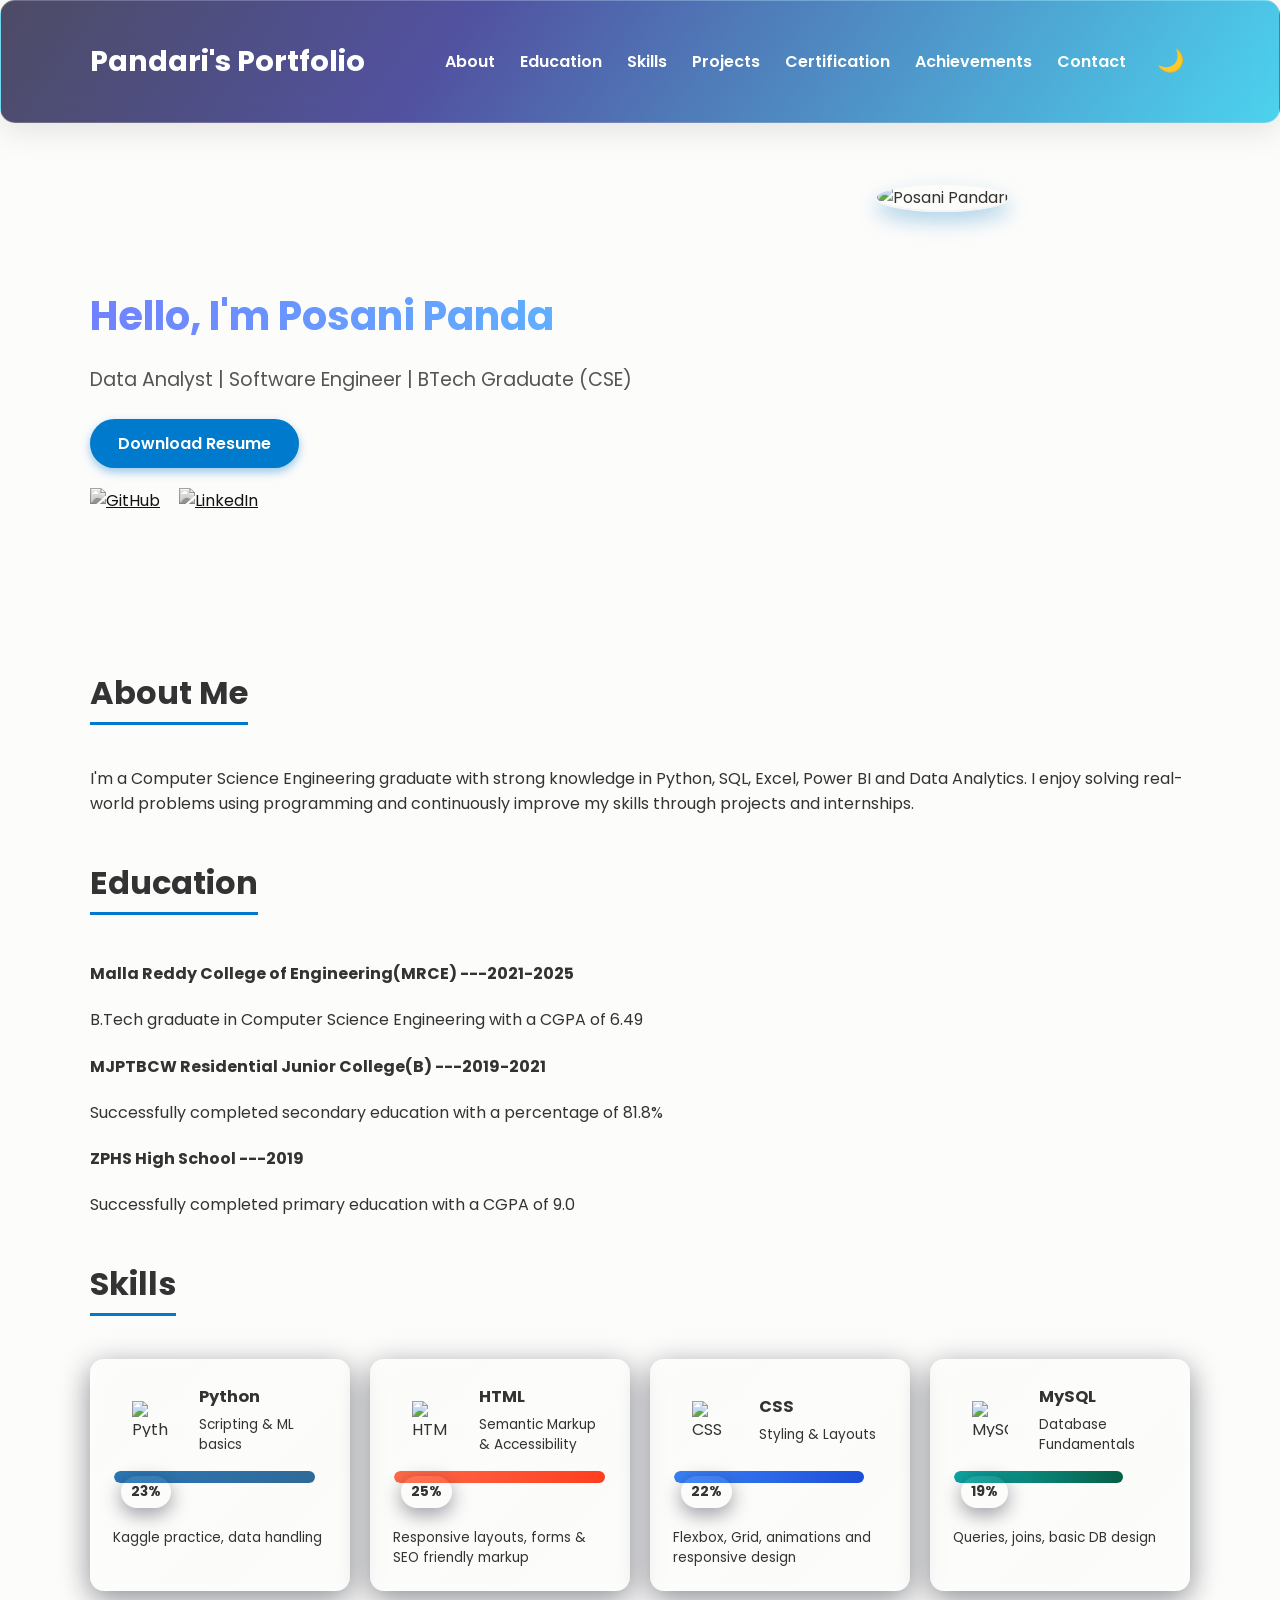
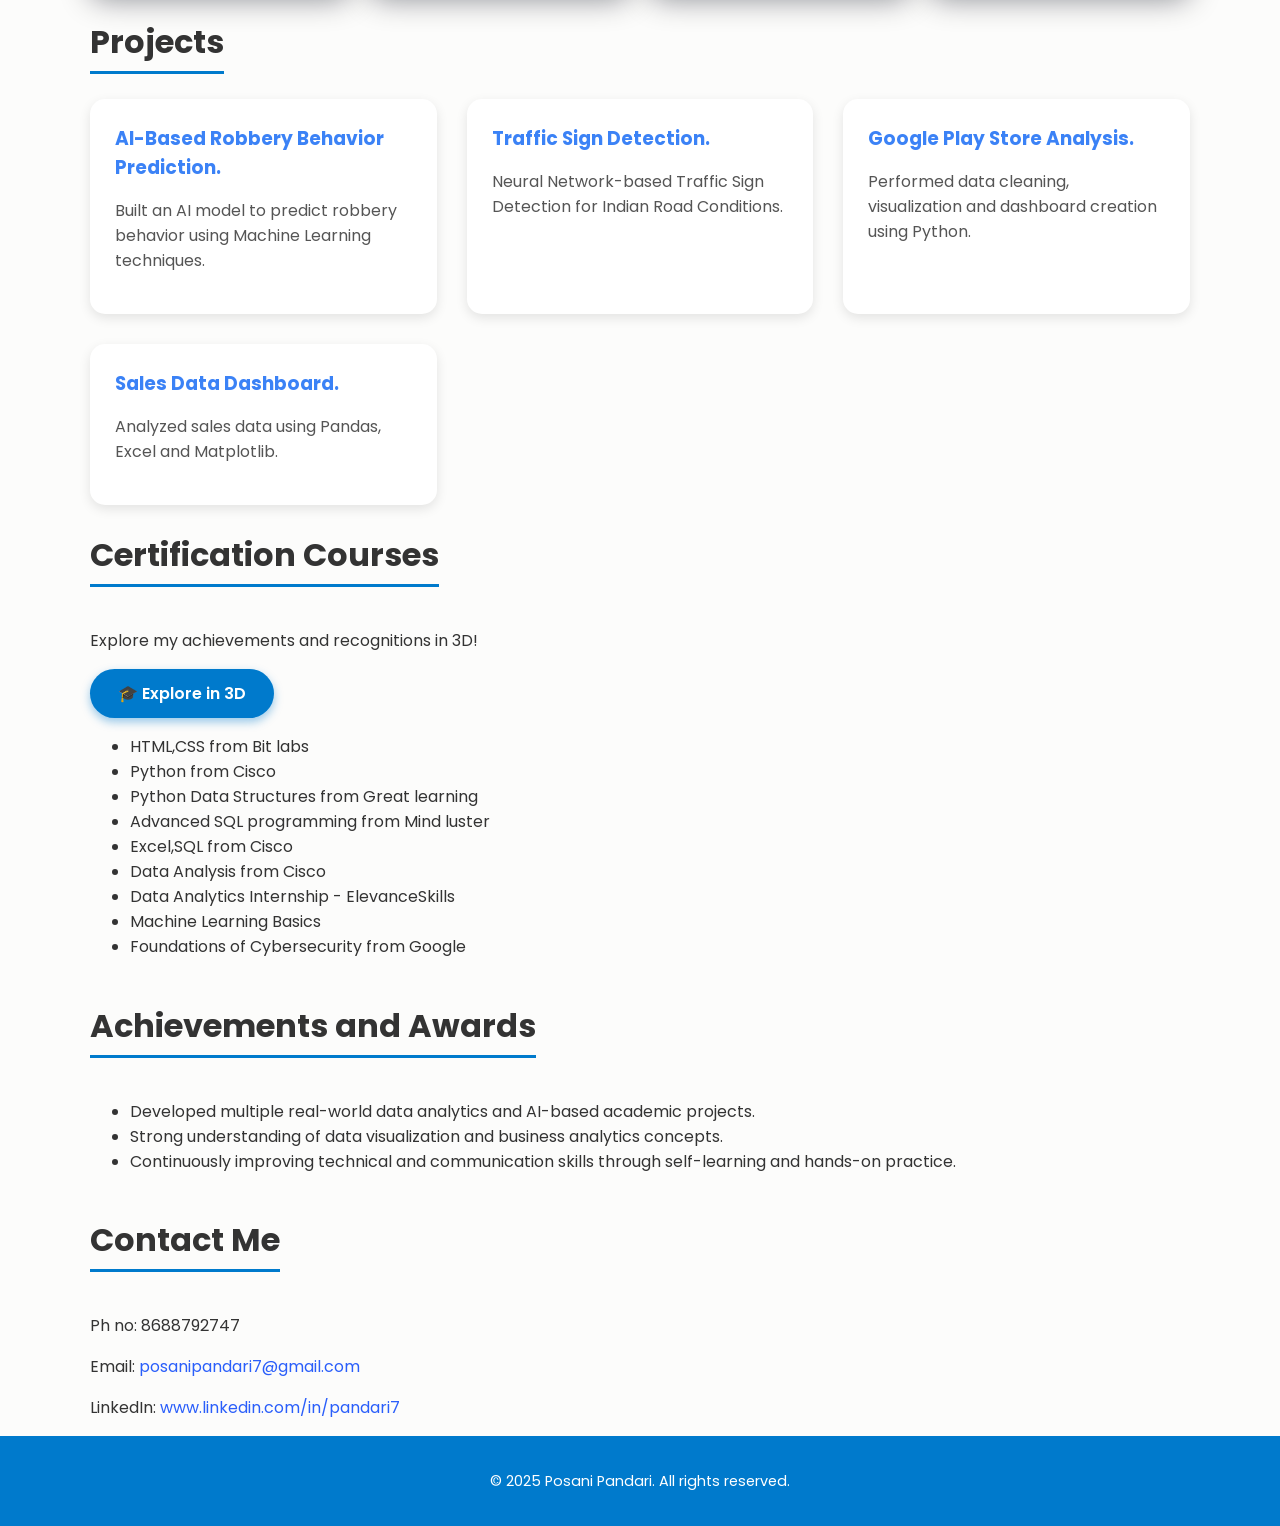
==== index.html @ 1cca0e95 "Update index.html" ====
<!DOCTYPE html>
<head>
  <title>Posani Pandari | Portfolio</title>
  <link href="https://fonts.googleapis.com/css2?family=Poppins:wght@300;600&display=swap" rel="stylesheet" />
  <link rel="stylesheet" href="profile.css" />
  <script defer src="profile.js"></script>
</head>
<body>


<nav class="navbar glass-navbar">
    <div class="container">
      <h1 class="logo">Pandari's Portfolio</h1>
      <ul class="nav-links">
        <li><a href="#about">About</a></li>
        <li><a href="#education">Education</a></li>
        <li><a href="#skills">Skills</a></li>
        <li><a href="#projects">Projects</a></li>
        <li><a href="#certificationcourses">Certification</a></li>
        <li><a href="#achievementsandawards">Achievements</a></li>
        <li><a href="#contact">Contact</a></li>
        <li><button id="toggle-dark" aria-label="Toggle Dark Mode">🌙</button></li>
      </ul>
    </div>
</nav>





  <!-- <nav class="navbar">
    <div class="container">
      <h1 class="logo">Pandari's Portfolio</h1>
      <ul class="nav-links">
        <li><a href="#about">About</a></li>
        <li><a href="#education">Education</a></li>
        <li><a href="#skills">Skills</a></li>
        <li><a href="#projects">Projects</a></li>
        <li><a href="#certificationcourses">Certification</a></li>
        <li><a href="#achievementsandawards">Achievements</a></li>
        <li><a href="#contact">Contact</a></li>
        <li><button id="toggle-dark" aria-label="Toggle Dark Mode">🌙</button></li>
      </ul>
    </div>
  </nav> -->
  <header class="hero container" id="home">
    <div class="hero-text">
      <h2>Hello, I'm <span id="typed"></span></h2>
      <p> Data Analyst | Software Engineer | BTech Graduate (CSE)</p>
      <a href="Pandari.pdf" download class="btn">Download Resume</a>
      <div class="social-icons">
        <a href="https://github.com/posanipandari" target="_blank" aria-label="GitHub"><img src="https://cdn-icons-png.flaticon.com/512/25/25231.png" alt="GitHub" /></a>
        <a href="https://linkedin.com/in/posani-pandari-b4b7b6330/" target="_blank" aria-label="LinkedIn"><img src="https://cdn-icons-png.flaticon.com/512/174/174857.png" alt="LinkedIn" /></a>
      </div>
    </div>
    <div class="hero-img">
      <img src="Profile.jpeg" alt="Posani Pandari" />
    </div>
  </header>

  <section id="about" class="container">
    <h2>About Me</h2>
    <p>
     I'm a Computer Science Engineering graduate with strong knowledge in Python, SQL, Excel, Power BI and Data Analytics.

     I enjoy solving real-world problems using programming and continuously improve my skills through projects and internships.

    </p>
    </section>

    <section id="education" class="container">
      <h2>Education</h2>
      <h4>Malla Reddy College of Engineering(MRCE) ---2021-2025</h4>
      <p>B.Tech graduate in Computer Science Engineering with a CGPA of 6.49 </p>
      <h4>MJPTBCW Residential Junior College(B) ---2019-2021</h4>
      <p>Successfully completed secondary education with a percentage of 81.8% </p>
      <h4>ZPHS High School ---2019</h4>
      <p>Successfully completed primary education with a CGPA of 9.0 </p>
  </section>


 <!-- SKILLS (Glass Cards) -->
  <section id="skills" class="container">
    <h2>Skills</h2>

    <div class="skills-grid">
      <!-- PYTHON -->
       <div class="skill-card glass" data-percent="90">
        <div class="skill-top">
          <div class="skill-icon"><img src="https://cdn-icons-png.flaticon.com/512/5968/5968350.png" alt="Python"></div>
          <div>
            <div class="skill-name">Python</div>
            <div class="skill-sub">Scripting & ML basics</div>
          </div>
        </div>
        <div class="progress-wrap">
          <div class="progress-bar">
            <div class="progress-fill fill-python" data-target="90"></div>
          </div>
        </div>
        <div class="skill-caption">Kaggle practice, data handling</div>
      </div>
     
      <!-- HTML -->
      <div class="skill-card glass" data-percent="95">
        <div class="skill-top">
          <div class="skill-icon"><img src="https://cdn-icons-png.flaticon.com/512/732/732212.png" alt="HTML"></div>
          <div>
            <div class="skill-name">HTML</div>
            <div class="skill-sub">Semantic Markup & Accessibility</div>
          </div>
        </div>
        <div class="progress-wrap">
          <div class="progress-bar">
            <div class="progress-fill fill-html" data-target="95"></div>
          </div>
        </div>
        <div class="skill-caption">Responsive layouts, forms & SEO friendly markup</div>
      </div>

      <!-- CSS -->
      <div class="skill-card glass" data-percent="85">
        <div class="skill-top">
          <div class="skill-icon"><img src="https://cdn-icons-png.flaticon.com/512/732/732190.png" alt="CSS"></div>
          <div>
            <div class="skill-name">CSS</div>
            <div class="skill-sub">Styling & Layouts</div>
          </div>
        </div>
        <div class="progress-wrap">
          <div class="progress-bar">
            <div class="progress-fill fill-css" data-target="85"></div>
          </div>
        </div>
        <div class="skill-caption">Flexbox, Grid, animations and responsive design</div>
      </div>

      <!-- MySQL -->
      <div class="skill-card glass" data-percent="75">
        <div class="skill-top">
          <div class="skill-icon"><img src="https://cdn-icons-png.flaticon.com/512/919/919836.png" alt="MySQL"></div>
          <div>
            <div class="skill-name">MySQL</div>
            <div class="skill-sub">Database Fundamentals</div>
          </div>
        </div>
        <div class="progress-wrap">
          <div class="progress-bar">
            <div class="progress-fill fill-mysql" data-target="75"></div>
          </div>
        </div>
        <div class="skill-caption">Queries, joins, basic DB design</div>
      </div>

    </div>
  </section>










  <!-- <section id="skills" class="container">
    <h2>Skills</h2>
    <div class="skill">
      <h3>Java</h3>
      <div class="skill-bar">
        <div class="skill-level java"></div>
      </div>
    </div>
    <div class="skill">
      <h3>HTML</h3>
      <div class="skill-bar">
        <div class="skill-level html"></div>
      </div>
    </div>
    <div class="skill">
      <h3>CSS</h3>
      <div class="skill-bar">
        <div class="skill-level css"></div>
      </div>
    </div>
    <div class="skill">
      <h3>JavaScript</h3>
      <div class="skill-bar">
        <div class="skill-level js"></div>
      </div>
    </div>
    <div class="skill">
      <h3>Python</h3>
      <div class="skill-bar">
        <div class="skill-level python"></div>
      </div>
    </div>
    <div class="skill">
      <h3>My SQL</h3>
      <div class="skill-bar">
        <div class="skill-level mysql"></div>
      </div>
    </div>
  </section> -->



  
  <section id="projects" class="container">
    <h2>Projects</h2>
    <div class="projects-grid">
      <div class="project-card">
        <h3>AI-Based Robbery Behavior Prediction.</h3>
        <p>Built an AI model to predict robbery behavior using Machine Learning techniques.</p>
      </div>
      <div class="project-card">
        <h3>Traffic Sign Detection.</h3>
        <p>Neural Network-based Traffic Sign Detection for Indian Road Conditions.</p>
      </div>
      <div class="project-card">
        <h3>Google Play Store Analysis.</h3>
        <p>Performed data cleaning, visualization and dashboard creation using Python.</p>
      </div>
      <div class="project-card">
        <h3>Sales Data Dashboard.</h3>
        <p>Analyzed sales data using Pandas, Excel and Matplotlib.</p>
      </div>
    </div>
  </section>

  <section id="certificationcourses" class="container">
    <h2>Certification Courses</h2>
     <p>Explore my achievements and recognitions in 3D!</p>
  <a href="3D.html" target="_blank" class="btn">🎓 Explore in 3D</a>
    <ul class="list">
      <li>HTML,CSS from Bit labs </li>
      <li>Python from Cisco </li>
      <li>Python Data Structures from Great learning</li>
      <li>Advanced SQL programming from Mind luster </li>
      <li>Excel,SQL from Cisco</li>
      <li>Data Analysis from Cisco </li>
      <li>Data Analytics Internship - ElevanceSkills</li>
      <li>Machine Learning Basics</li>
      <li>Foundations of Cybersecurity from Google </li>
    </ul>
    </section>

    <section id="achievementsandawards" class="container">
      <h2>Achievements and Awards </h2>
      <ul class="list">
        <li>Developed multiple real-world data analytics and AI-based academic projects.</li>
        <li>Strong understanding of data visualization and business analytics concepts.</li>
         <li> Continuously improving technical and communication skills through self-learning and hands-on practice.</li>
      </ul>
    </section>

  <section id="contact" class="container">
    <h2>Contact Me</h2>
    <p>Ph no: 8688792747</p>
    <p>Email: <a href="mailto:posanipandari7@gmail.com">posanipandari7@gmail.com</a></p>
    <p>LinkedIn: <a href="www.linkedin.com/in/pandari7-b4b7b6330/" target="_blank">www.linkedin.com/in/pandari7</a></p>
  </section>

  <footer>
    <p>© 2025 Posani Pandari. All rights reserved.</p>
  </footer>
</body>
</html>
---- profile.css ----
/* Fonts & Base */
body {
    font-family: 'Poppins', sans-serif;
    margin: 0;
    background: #fcfcfb;
    color: #333;
    transition: background 0.3s ease, color 0.3s ease;
  }
  
  body.dark {
    background: #121212;
    color: #eee;
  }
  
  .container {
    width: 90%;
    max-width: 1100px;
    margin: 0 auto;
  }



/* Glassmorphic Navbar with Original Gradient Colors */
.navbar {
    position: sticky;
    top: 0;
    z-index: 999;
    padding: 15px 0;
    backdrop-filter: blur(12px); /* glass blur */
    background: rgba(2, 0, 36, 0.7); /* semi-transparent for glass effect */
    border-radius: 15px;
    border: 1px solid rgba(255, 255, 255, 0.2);
    box-shadow: 0 8px 32px rgba(0,0,0,0.1);
    transition: all 0.4s ease;
    background: linear-gradient(
        125deg,
        rgba(2, 0, 36, 0.7) 0%,
        rgba(9, 9, 121, 0.7) 35%,
        rgba(1, 193, 232, 0.7) 100%
    );
}

/* Container */
.navbar .container {
    display: flex;
    justify-content: space-between;
    align-items: center;
}

/* Logo */
.logo {
    font-weight: 700;
    font-size: 1.8rem;
    color: white;
}

/* Nav links */
.nav-links {
    list-style: none;
    display: flex;
    gap: 25px;
    align-items: center;
    margin: 0;
    padding: 0;
}

.nav-links li a {
    color: white;
    text-decoration: none;
    font-weight: 600;
    transition: color 0.3s ease;
}

.nav-links li a:hover {
    color:#ff3e1e;
}

/* Dark mode toggle button */
#toggle-dark {
    background: none;
    border: none;
    font-size: 22px;
    color: white;
    cursor: pointer;
    transition: transform 0.3s ease;
}

#toggle-dark:hover {
    transform: rotate(20deg);
}


  
  /* Navbar */
  /* .navbar {
    background: #050600;
    color:white;
    background: #020024;
background: linear-gradient(125deg, rgba(2, 0, 36, 1) 0%, rgba(9, 9, 121, 1) 35%, rgb(1, 193, 232) 100%);
    padding: 15px 0;
    position: sticky;
    top: 0;
    z-index: 999;
  }
  
  .navbar .container {
    display: flex;
    justify-content: space-between;
    align-items: center;
  }
  
  .logo {
    font-weight: 700;
    font-size: 1.8rem;
  }
  
  .nav-links {
    list-style: none;
    display: flex;
    gap: 25px;
    align-items: center;
    margin: 0;
    padding: 0;
  }
  
  .nav-links li a {
    color: white;
    text-decoration: none;
    font-weight: 600;
    transition: color 0.3s ease;
  }
  
  .nav-links li a:hover {
    color: #ffcc00;
  }
  
  #toggle-dark {
    background: none;
    border: none;
    font-size: 22px;
    color: white;
    cursor: pointer;
    transition: transform 0.3s ease;
  }
  
  #toggle-dark:hover {
    transform: rotate(20deg);
  } */
  
  /* Hero */
  .hero {
    display: flex;
    flex-wrap: wrap;
    align-items: center;
    justify-content: space-between;
    padding: 60px 0;
    gap: 40px;
  }
  
  .hero-text {
    flex: 1 1 350px;
  }
  
  .hero-text h2 {
    font-size: 2.5rem;
    margin-bottom: 15px;
  }
  .hero-text h2 {
  font-size: 2.5rem;
  margin-bottom: 15px;
  background: linear-gradient(
    90deg,
    #7182ff 0%,
    #52d3ff 50%,
    #3cff52 100%
  );
  background-size: 300% 300%;
  -webkit-background-clip: text;
  -webkit-text-fill-color: transparent;
  animation: gradientMove 5s ease-in-out infinite alternate;
}
@keyframes gradientMove {
  100%   { background-position: 0% 50%; }
  50%  { background-position: 100% 50%; }
  0% { background-position: 0% 50%; }
}

  
  .hero-text p {
    font-size: 1.2rem;
    margin-bottom: 25px;
    color: #555;
  }
  
  .btn {
    display: inline-block;
    background: #007acc;
    color: white;
    padding: 12px 28px;
    font-weight: 600;
    border-radius: 30px;
    text-decoration: none;
    box-shadow: 0 4px 10px rgb(0 122 204 / 0.4);
    cursor: pointer;
    border: none;
    transition: background 0.3s ease;
  }
  
  .btn:hover {
    background: #005f99;
    box-shadow: 0 6px 14px rgb(0 95 153 / 0.6);
  }
  
  .social-icons {
    margin-top: 20px;
  }
  
  .social-icons a {
    display: inline-block;
    margin-right: 15px;
    transition: transform 0.3s ease;
  }
  
  .social-icons a img {
    width: 30px;
    height: 30px;
    filter: grayscale(100%);
    transition: filter 0.3s ease;
  }
  
  .social-icons a:hover img {
    filter: none;
    transform: scale(1.2);
  }
  
  /* Hero Image */
  .hero-img {
    flex: 1 1 280px;
    text-align: center;
    height: 400px;
    width: 600px;
  }
  
  .hero-img img {
   
    max-width: 280px;
    border-radius: 50%;
    border: 2px solid whitesmoke;
    box-shadow: 0 10px 20px rgba(14, 124, 197, 0.3);
  }
  
  /* Sections */
  section {
    margin-bottom: 60px;
    scroll-margin-top:90px ;
  }
  
  section h2 {
    font-size: 2rem;
    margin-bottom: 25px;
    border-bottom: 3px solid #007acc;
    display: inline-block;
    padding-bottom: 5px;
    
  }
  /* Skills */
  /* .skill {
    margin-bottom: 20px;
  }
  
  .skill h3 {
    margin-bottom: 8px;
    font-weight: 600;
  }
  
  .skill-bar {
    background: #d6d5d5;
    border-radius: 20px;
    height: 18px;
    overflow: hidden;
  }
  
  .skill-level {
    height: 100%;
    border-radius: 20px;
    transition: width 1.5s ease-in-out;
  }
  
  .skill-level.java{
    background:#ffcc00 ;
    width: 0;
  }
  .skill-level.html {
    background: #e44d26;
    width: 0;
  }
  
  .skill-level.css {
    background: #264de4;
    width: 0;
  }
  
  .skill-level.js {
    background: #f0db4f;
    width: 0;
  }
  
  .skill-level.python {
    background: #306998;
    width: 0;
  }
  .skill-level.mysql{
    background: #343535;
    width: 0;
  } */
  
  /* Projects */
  .projects-grid {
    display: grid;
    grid-template-columns: repeat(auto-fit, minmax(280px, 1fr));
    gap: 30px;
  }
  
  .project-card {
    background: white;
    border-radius: 15px;
    padding: 25px;
    box-shadow: 0 4px 12px rgb(0 0 0 / 0.1);
    transition: box-shadow 0.3s ease;
  }
  
  .project-card:hover {
    box-shadow: 0 8px 24px rgb(0 0 0 / 0.2);
  }
  
  .project-card h3 {
    margin-top: 0;
    margin-bottom: 15px;
    color: #3b82f6;
  }
  
  .project-card p {
    color: #555;
    font-size: 1rem;
  }
  
  /* Contact */
  #contact a {
    color: #2a5efa;
    text-decoration: none;
  }
  
  #contact a:hover {
    text-decoration: underline;
  }
  
  /* Footer */
  footer {
    background: #007acc;
    color: white;
    text-align: center;
    padding: 20px 0;
    font-size: 0.9rem;
  }


 /* GLASS WRAPPER */
    .glass{
      background: linear-gradient(180deg, rgba(255,255,255,0.03), rgba(255,255,255,0.02));
      border:1px solid var(--glass-border);
      border-radius:var(--glass-radius);
      padding:18px;
      backdrop-filter: blur(var(--glass-blur)) saturate(1.05);
      box-shadow: 0 8px 30px rgba(2,6,23,0.45);
    }

    /* SKILLS GRID (Glassmorphism Cards) */
    .skills-grid{
      display:grid;
      grid-template-columns: repeat(auto-fit,minmax(220px,1fr));
      gap:20px;
      margin-top:18px;
    }

    .skill-card{
      position:relative;
      overflow:hidden;
      padding:22px;
      border-radius:14px;
      transition: transform .35s cubic-bezier(.2,.9,.2,1), box-shadow .35s;
      background: linear-gradient(135deg, rgba(255,255,255,0.02), rgba(255,255,255,0.01));
      border:1px solid rgba(255,255,255,0.06);
      backdrop-filter: blur(6px) saturate(1.1);
    }
    .skill-card:hover{ transform: translateY(-8px); box-shadow: 0 26px 60px rgba(2,6,23,0.6) }

    .skill-top{display:flex;align-items:center;gap:12px}
    .skill-icon{
      width:56px;height:56px;border-radius:12px;flex:0 0 56px;padding:8px;background:linear-gradient(180deg,rgba(255,255,255,0.02),rgba(255,255,255,0.01));
      display:flex;align-items:center;justify-content:center;border:1px solid rgba(255,255,255,0.04)
    }
    .skill-icon img{width:36px;height:36px;object-fit:contain;display:block}

    .skill-name{font-weight:700;font-size:1.02rem}
    .skill-sub{font-size:0.85rem;color:var(--muted);margin-top:6px}

    /* progress wrapper */
    .progress-wrap{margin-top:14px}
    .progress-bar{
      width:100%;
      height:12px;
      background:linear-gradient(90deg, rgba(255,255,255,0.02), rgba(255,255,255,0.01));
      border-radius:999px;
      overflow:hidden;
      border:1px solid rgba(255,255,255,0.03);
    }
    .progress-fill{
      height:100%;
      width:0;
      display:flex;
      align-items:center;
      justify-content:flex-end;
      padding-right:8px;
      color: rgba(0,0,0,0.6);
      font-weight:700;
      border-radius:999px;
      transition: width 1.9s cubic-bezier(.2,.9,.2,1);
    }

    /* small percentage bubble */
    .percent-bubble{
      font-weight:700;
      font-size:0.86rem;
      color:var(--text);
      background: rgba(255,255,255,0.06);
      padding:6px 10px;
      border-radius:999px;
      margin-left:8px;
      transform:translateY(-8px);
      display:inline-flex;
      align-items:center;
      justify-content:center;
      box-shadow: 0 6px 20px rgba(2,6,23,0.4);
    }

    /* color themes for fills */
    .fill-java{ background: linear-gradient(90deg,#f6c84a,#ffb03b); width:0 }
    .fill-html{ background: linear-gradient(90deg,#ff6b4a,#ff3e1e); width:0 }
    .fill-css{ background: linear-gradient(90deg,#3b82f6,#1d4ed8); width:0 }
    .fill-js{ background: linear-gradient(90deg,#f7df1e,#f0c419); width:0; color:#111}
    .fill-python{ background: linear-gradient(90deg,#2b77b5,#306998); width:0 }
    .fill-mysql{ background: linear-gradient(90deg,#0ea5a4,#065f46); width:0 }

    /* animated shimmering overlay */
    .skill-card::after{
      content:"";
      position:absolute;
      inset:0;
      pointer-events:none;
      background:linear-gradient(120deg, transparent 0%, rgba(255,255,255,0.012) 40%, rgba(255,255,255,0.02) 50%, transparent 70%);
      transform: translateX(-120%);
      transition: transform .8s ease;
    }
    .skill-card:hover::after{ transform: translateX(20%); }

    /* small caption under each card */
    .skill-caption{font-size:0.85rem;color:var(--muted);margin-top:12px}











  
  /* Responsive */
  @media (max-width: 768px) {
    .hero {
      flex-direction: column-reverse;
      text-align: center;
    }
    .hero-img {
      margin-bottom: 30px;
    }
  }
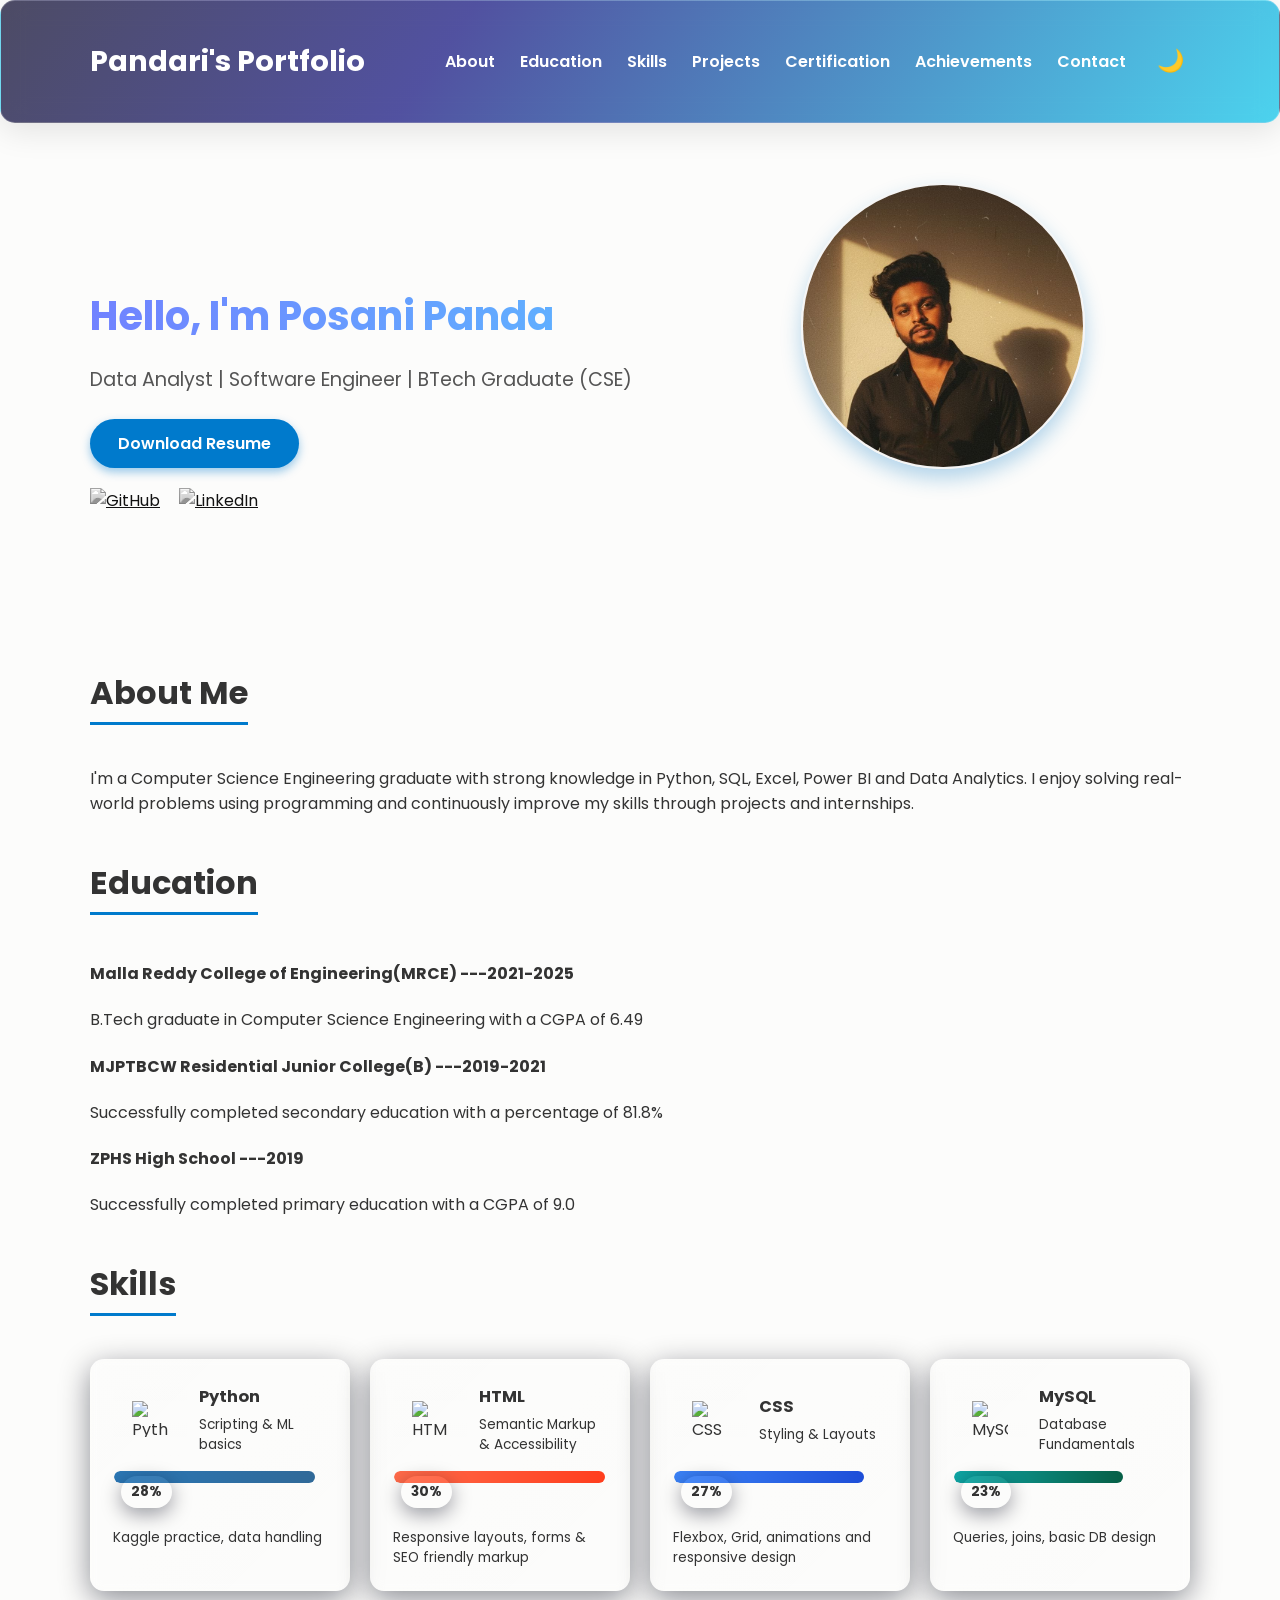
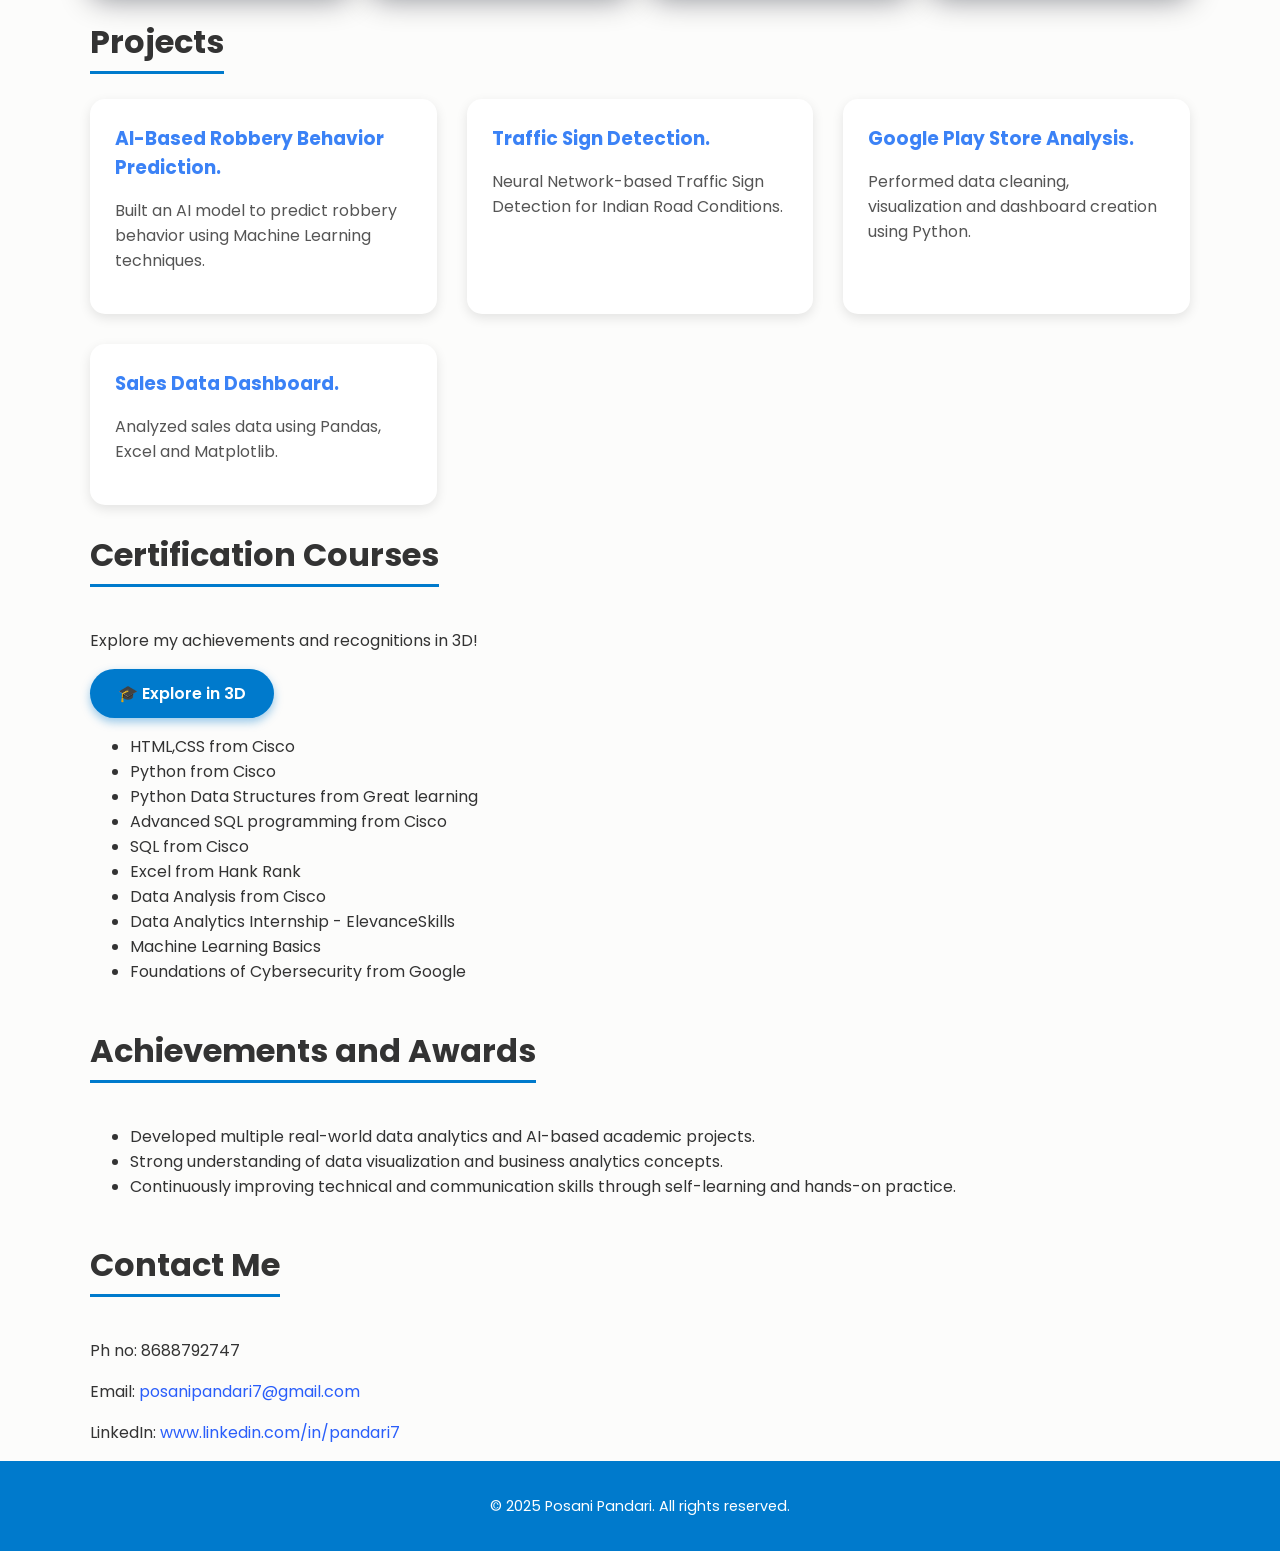
==== commit 93edeb16: "Update index.html" ====
--- a/index.html
+++ b/index.html
@@ -234,11 +234,12 @@
      <p>Explore my achievements and recognitions in 3D!</p>
   <a href="3D.html" target="_blank" class="btn">🎓 Explore in 3D</a>
     <ul class="list">
-      <li>HTML,CSS from Bit labs </li>
+      <li>HTML,CSS from Cisco </li>
       <li>Python from Cisco </li>
       <li>Python Data Structures from Great learning</li>
-      <li>Advanced SQL programming from Mind luster </li>
-      <li>Excel,SQL from Cisco</li>
+      <li>Advanced SQL programming from Cisco </li>
+      <li>SQL from Cisco</li>
+      <li>Excel from Hank Rank</li>
       <li>Data Analysis from Cisco </li>
       <li>Data Analytics Internship - ElevanceSkills</li>
       <li>Machine Learning Basics</li>
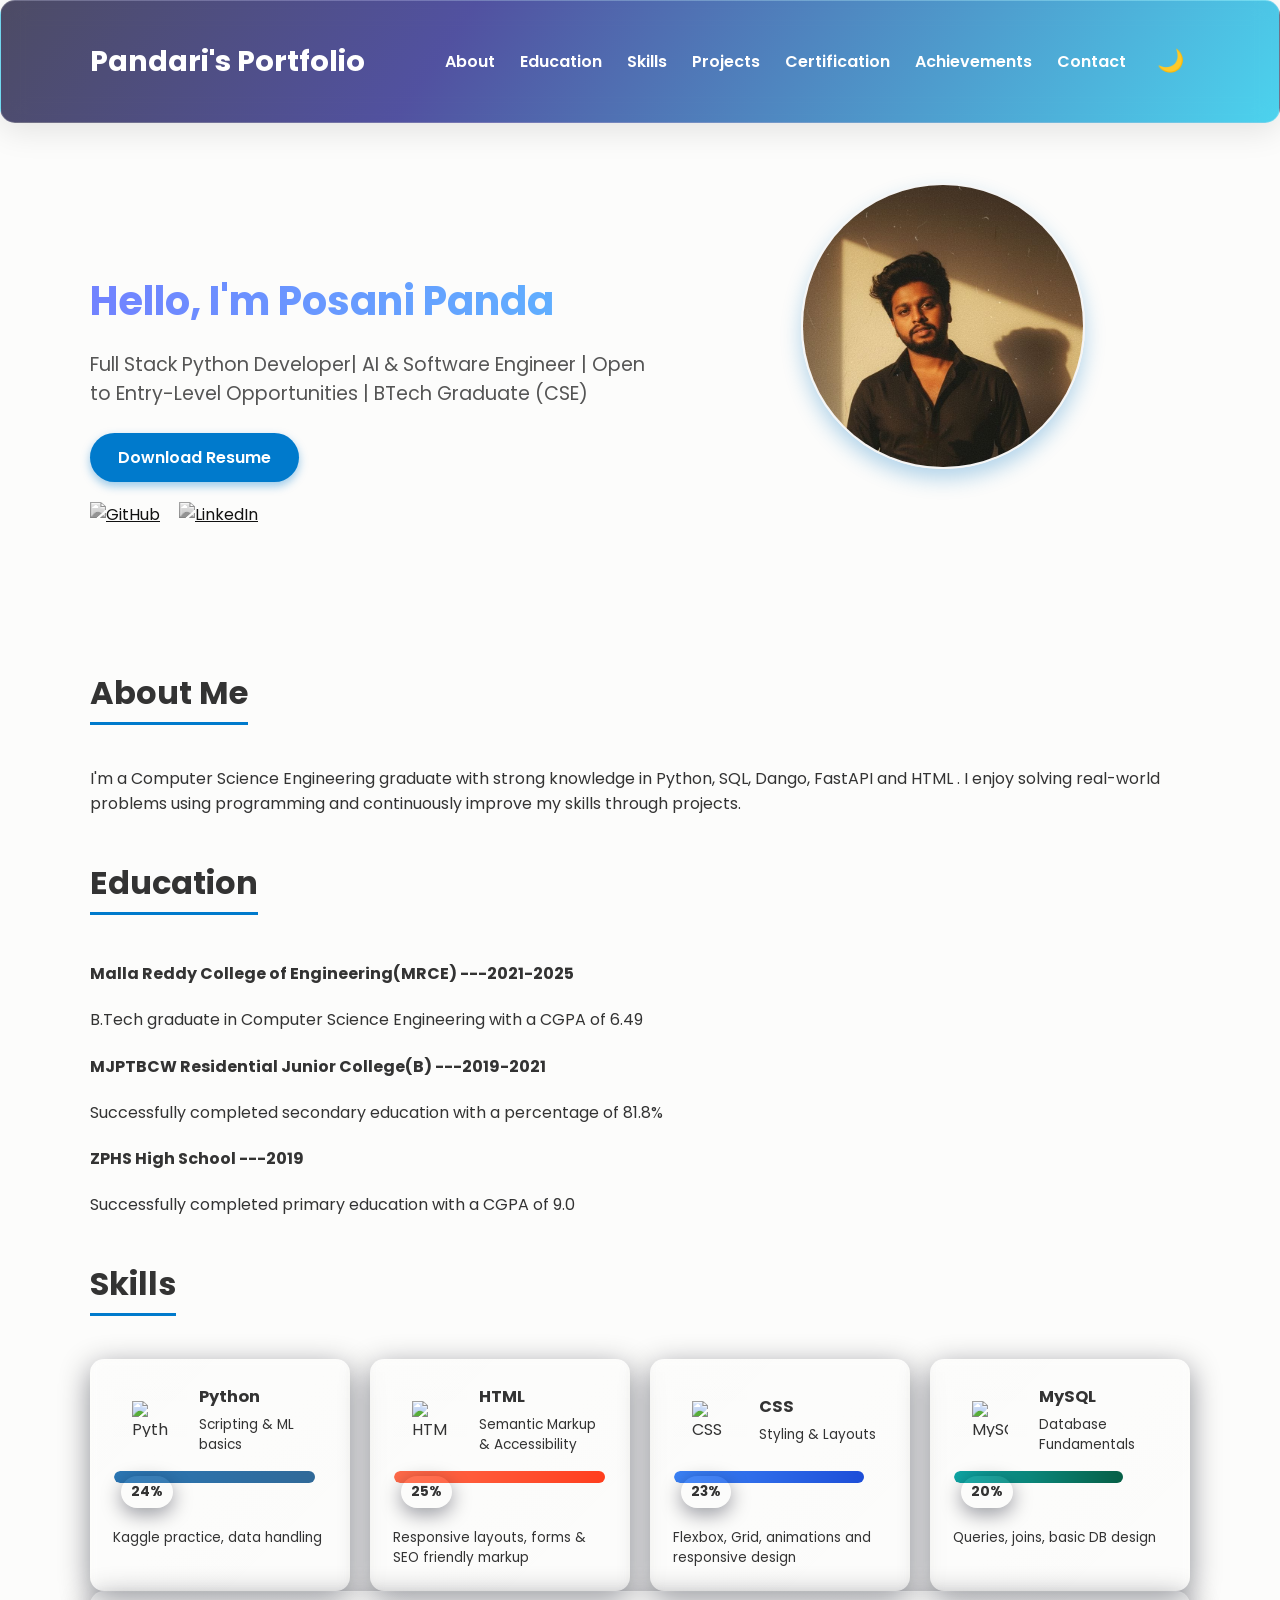
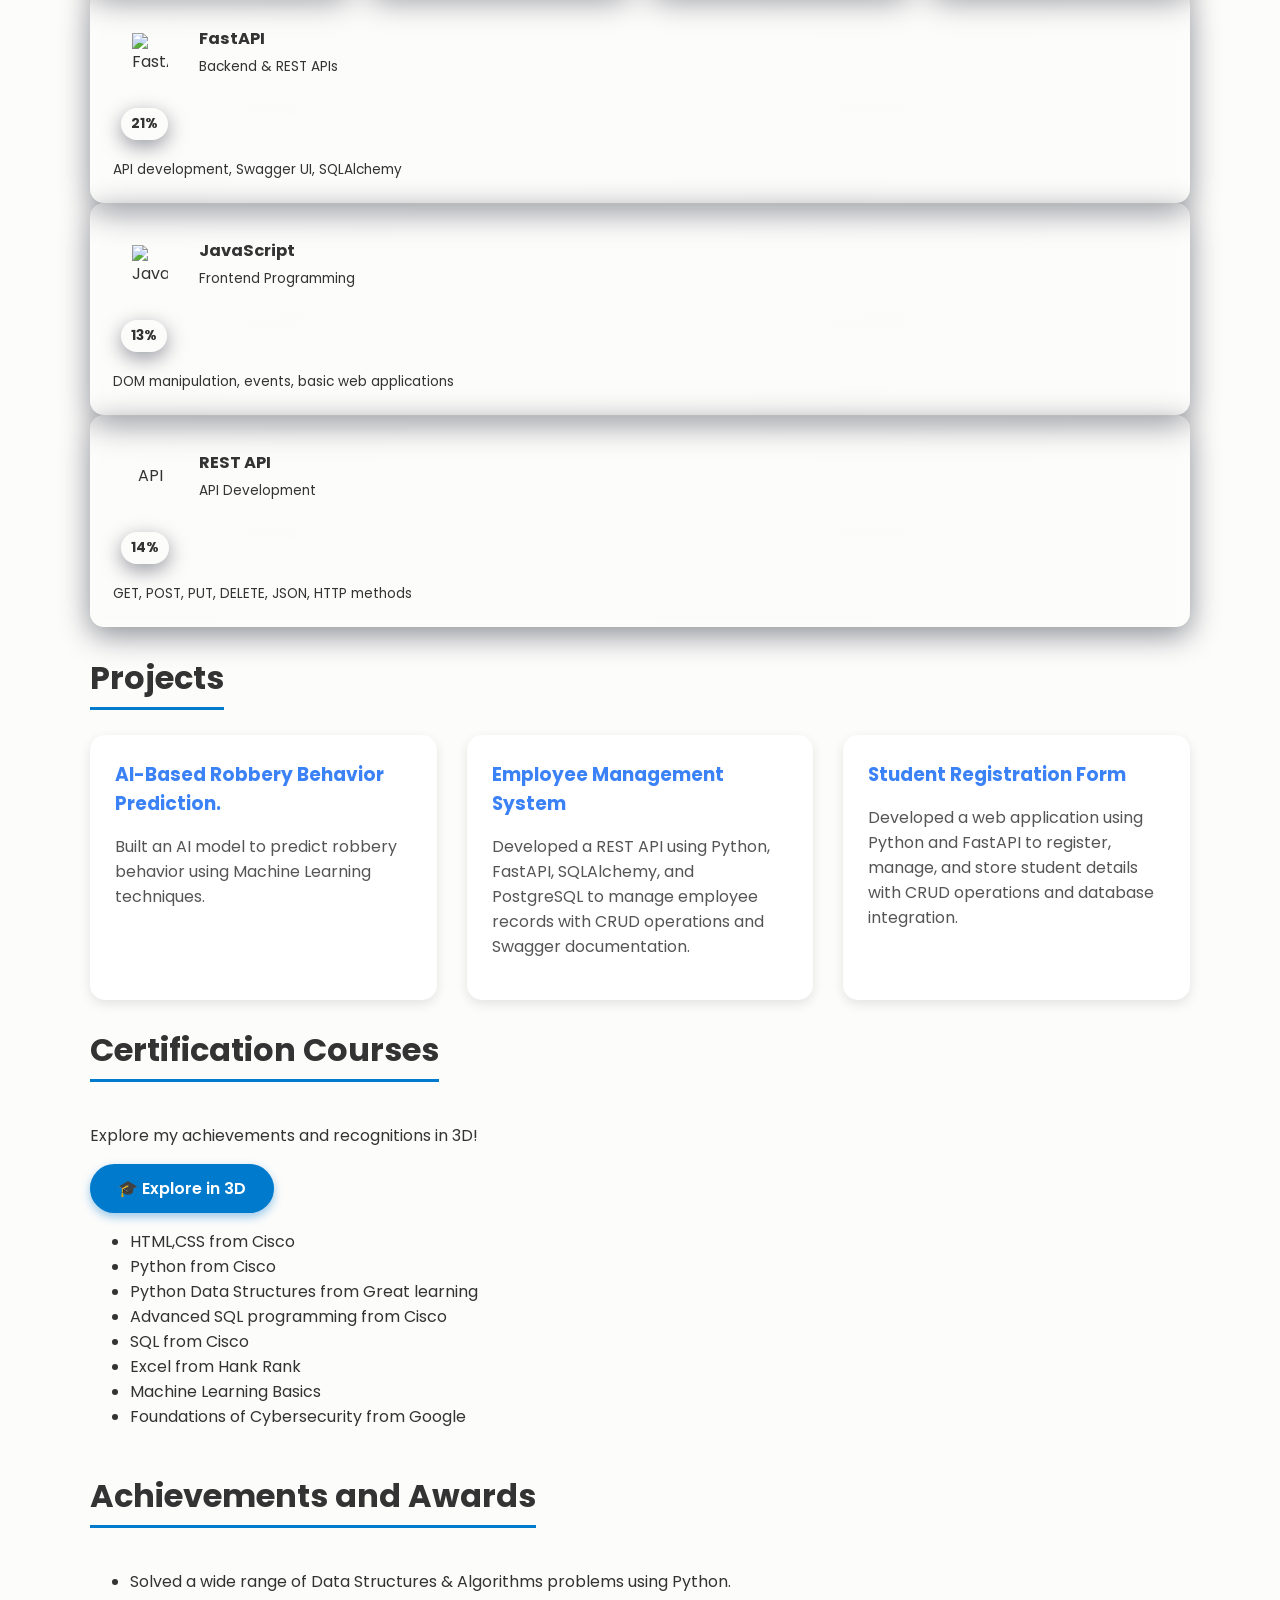
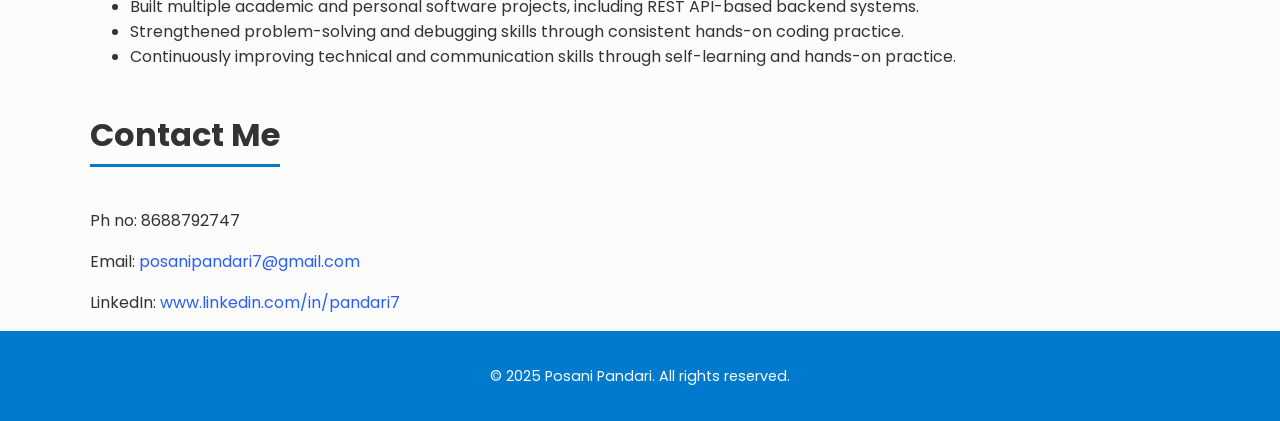
==== commit 514b20e9: "Update index.html" ====
--- a/index.html
+++ b/index.html
@@ -46,7 +46,7 @@
   <header class="hero container" id="home">
     <div class="hero-text">
       <h2>Hello, I'm <span id="typed"></span></h2>
-      <p> Data Analyst | Software Engineer | BTech Graduate (CSE)</p>
+      <p> Full Stack Python Developer| AI & Software Engineer | Open to Entry-Level Opportunities | BTech Graduate (CSE)</p>
       <a href="Pandari.pdf" download class="btn">Download Resume</a>
       <div class="social-icons">
         <a href="https://github.com/posanipandari" target="_blank" aria-label="GitHub"><img src="https://cdn-icons-png.flaticon.com/512/25/25231.png" alt="GitHub" /></a>
@@ -61,9 +61,9 @@
   <section id="about" class="container">
     <h2>About Me</h2>
     <p>
-     I'm a Computer Science Engineering graduate with strong knowledge in Python, SQL, Excel, Power BI and Data Analytics.
-
-     I enjoy solving real-world problems using programming and continuously improve my skills through projects and internships.
+     I'm a Computer Science Engineering graduate with strong knowledge in Python, SQL, Dango, FastAPI and HTML .
+
+     I enjoy solving real-world problems using programming and continuously improve my skills through projects.
 
     </p>
     </section>
@@ -153,6 +153,70 @@
       </div>
 
     </div>
+<!-- FastAPI -->
+<div class="skill-card glass" data-percent="80">
+  <div class="skill-top">
+    <div class="skill-icon">
+      <img src="https://fastapi.tiangolo.com/img/icon-white.svg" alt="FastAPI">
+    </div>
+    <div>
+      <div class="skill-name">FastAPI</div>
+      <div class="skill-sub">Backend & REST APIs</div>
+    </div>
+  </div>
+
+  <div class="progress-wrap">
+    <div class="progress-bar">
+      <div class="progress-fill fill-fastapi" data-target="80"></div>
+    </div>
+  </div>
+
+  <div class="skill-caption">API development, Swagger UI, SQLAlchemy</div>
+</div>
+
+
+<!-- JavaScript -->
+<div class="skill-card glass" data-percent="75">
+  <div class="skill-top">
+    <div class="skill-icon">
+      <img src="https://cdn-icons-png.flaticon.com/512/5968/5968292.png" alt="JavaScript">
+    </div>
+    <div>
+      <div class="skill-name">JavaScript</div>
+      <div class="skill-sub">Frontend Programming</div>
+    </div>
+  </div>
+
+  <div class="progress-wrap">
+    <div class="progress-bar">
+      <div class="progress-fill fill-javascript" data-target="75"></div>
+    </div>
+  </div>
+
+  <div class="skill-caption">DOM manipulation, events, basic web applications</div>
+</div>
+
+
+<!-- REST API -->
+<div class="skill-card glass" data-percent="80">
+  <div class="skill-top">
+    <div class="skill-icon">
+      <div class="rest-api-icon">API</div>
+    </div>
+    <div>
+      <div class="skill-name">REST API</div>
+      <div class="skill-sub">API Development</div>
+    </div>
+  </div>
+
+  <div class="progress-wrap">
+    <div class="progress-bar">
+      <div class="progress-fill fill-restapi" data-target="80"></div>
+    </div>
+  </div>
+
+  <div class="skill-caption">GET, POST, PUT, DELETE, JSON, HTTP methods</div>
+</div>
   </section>
 
 
@@ -215,16 +279,12 @@
         <p>Built an AI model to predict robbery behavior using Machine Learning techniques.</p>
       </div>
       <div class="project-card">
-        <h3>Traffic Sign Detection.</h3>
-        <p>Neural Network-based Traffic Sign Detection for Indian Road Conditions.</p>
+        <h3>Employee Management System</h3>
+        <p>Developed a REST API using Python, FastAPI, SQLAlchemy, and PostgreSQL to manage employee records with CRUD operations and Swagger documentation.</p>
       </div>
       <div class="project-card">
-        <h3>Google Play Store Analysis.</h3>
-        <p>Performed data cleaning, visualization and dashboard creation using Python.</p>
-      </div>
-      <div class="project-card">
-        <h3>Sales Data Dashboard.</h3>
-        <p>Analyzed sales data using Pandas, Excel and Matplotlib.</p>
+        <h3>Student Registration Form</h3>
+        <p>Developed a web application using Python and FastAPI to register, manage, and store student details with CRUD operations and database integration.</p>
       </div>
     </div>
   </section>
@@ -240,8 +300,6 @@
       <li>Advanced SQL programming from Cisco </li>
       <li>SQL from Cisco</li>
       <li>Excel from Hank Rank</li>
-      <li>Data Analysis from Cisco </li>
-      <li>Data Analytics Internship - ElevanceSkills</li>
       <li>Machine Learning Basics</li>
       <li>Foundations of Cybersecurity from Google </li>
     </ul>
@@ -250,9 +308,10 @@
     <section id="achievementsandawards" class="container">
       <h2>Achievements and Awards </h2>
       <ul class="list">
-        <li>Developed multiple real-world data analytics and AI-based academic projects.</li>
-        <li>Strong understanding of data visualization and business analytics concepts.</li>
-         <li> Continuously improving technical and communication skills through self-learning and hands-on practice.</li>
+        <li>Solved a wide range of Data Structures & Algorithms problems using Python.</li>
+        <li>Built multiple academic and personal software projects, including REST API-based backend systems.</li>
+         <li>Strengthened problem-solving and debugging skills through consistent hands-on coding practice.</li>
+          <li> Continuously improving technical and communication skills through self-learning and hands-on practice.</li>
       </ul>
     </section>
 
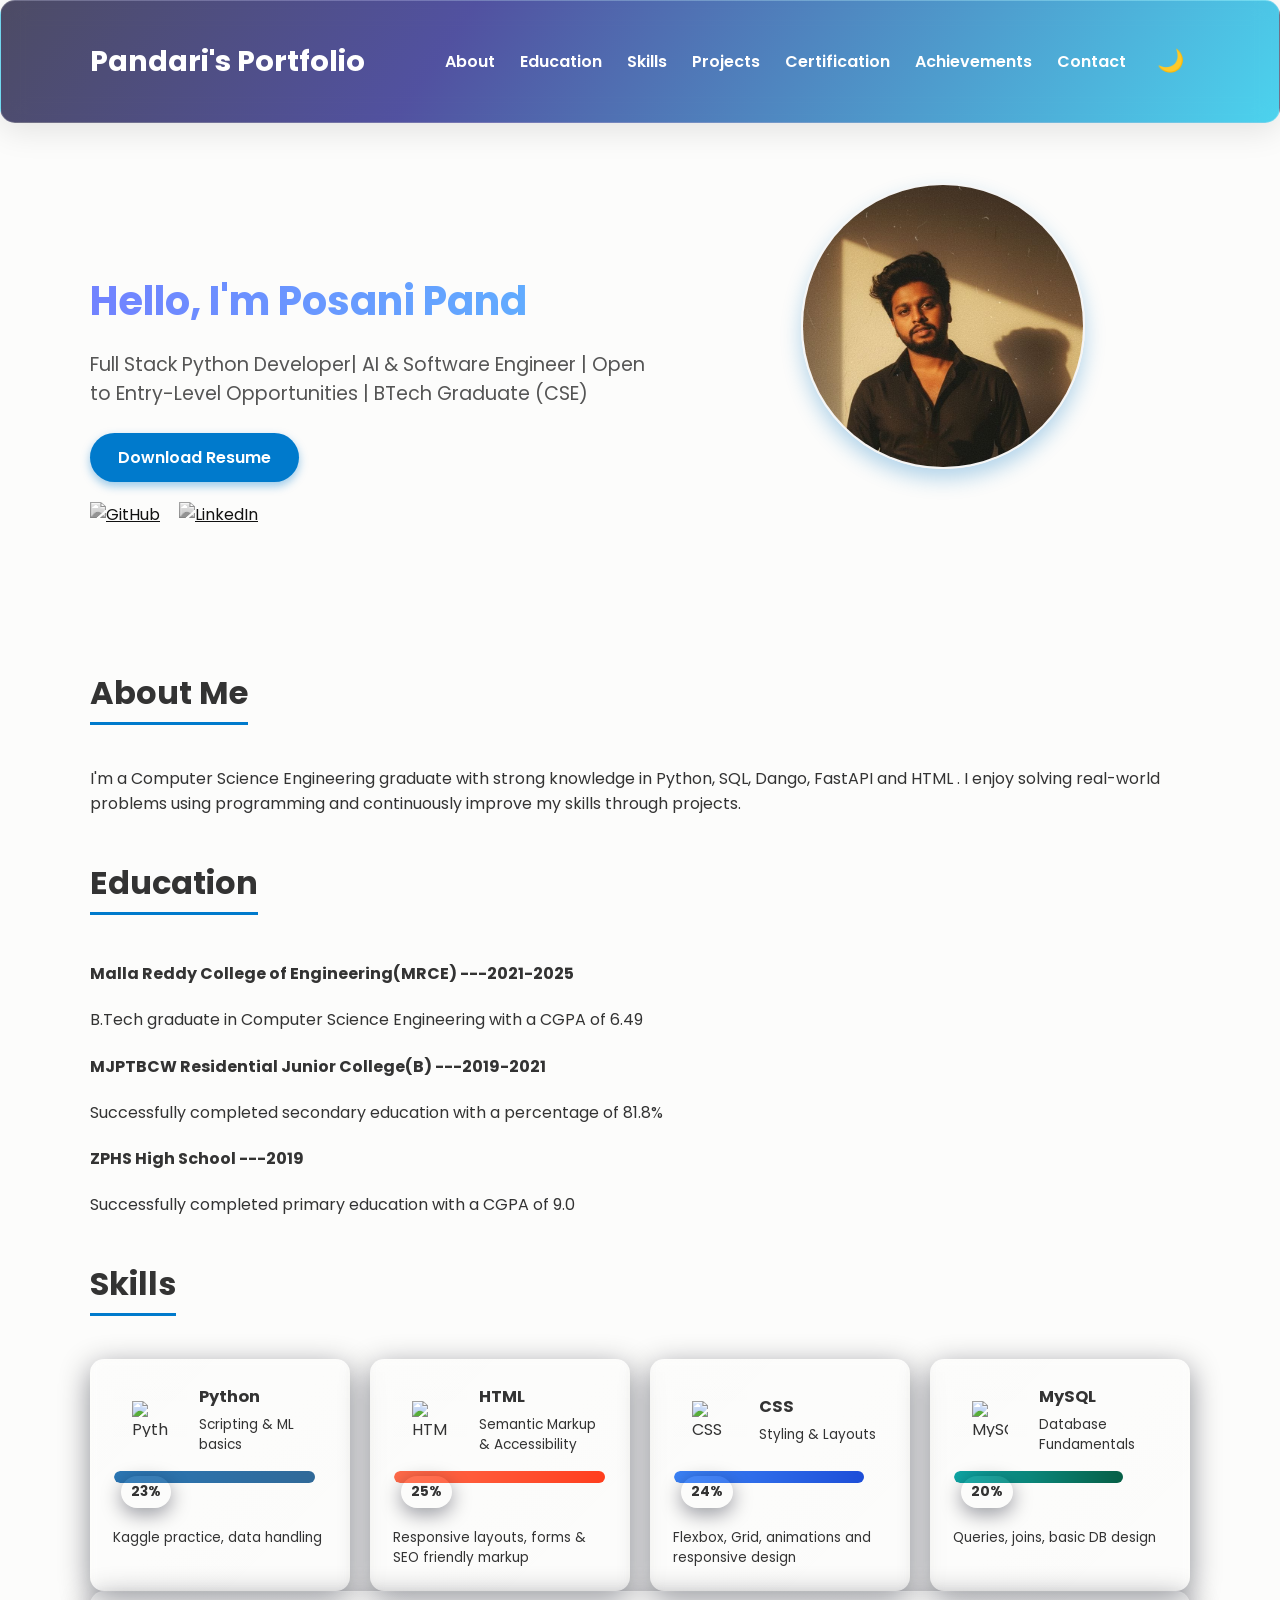
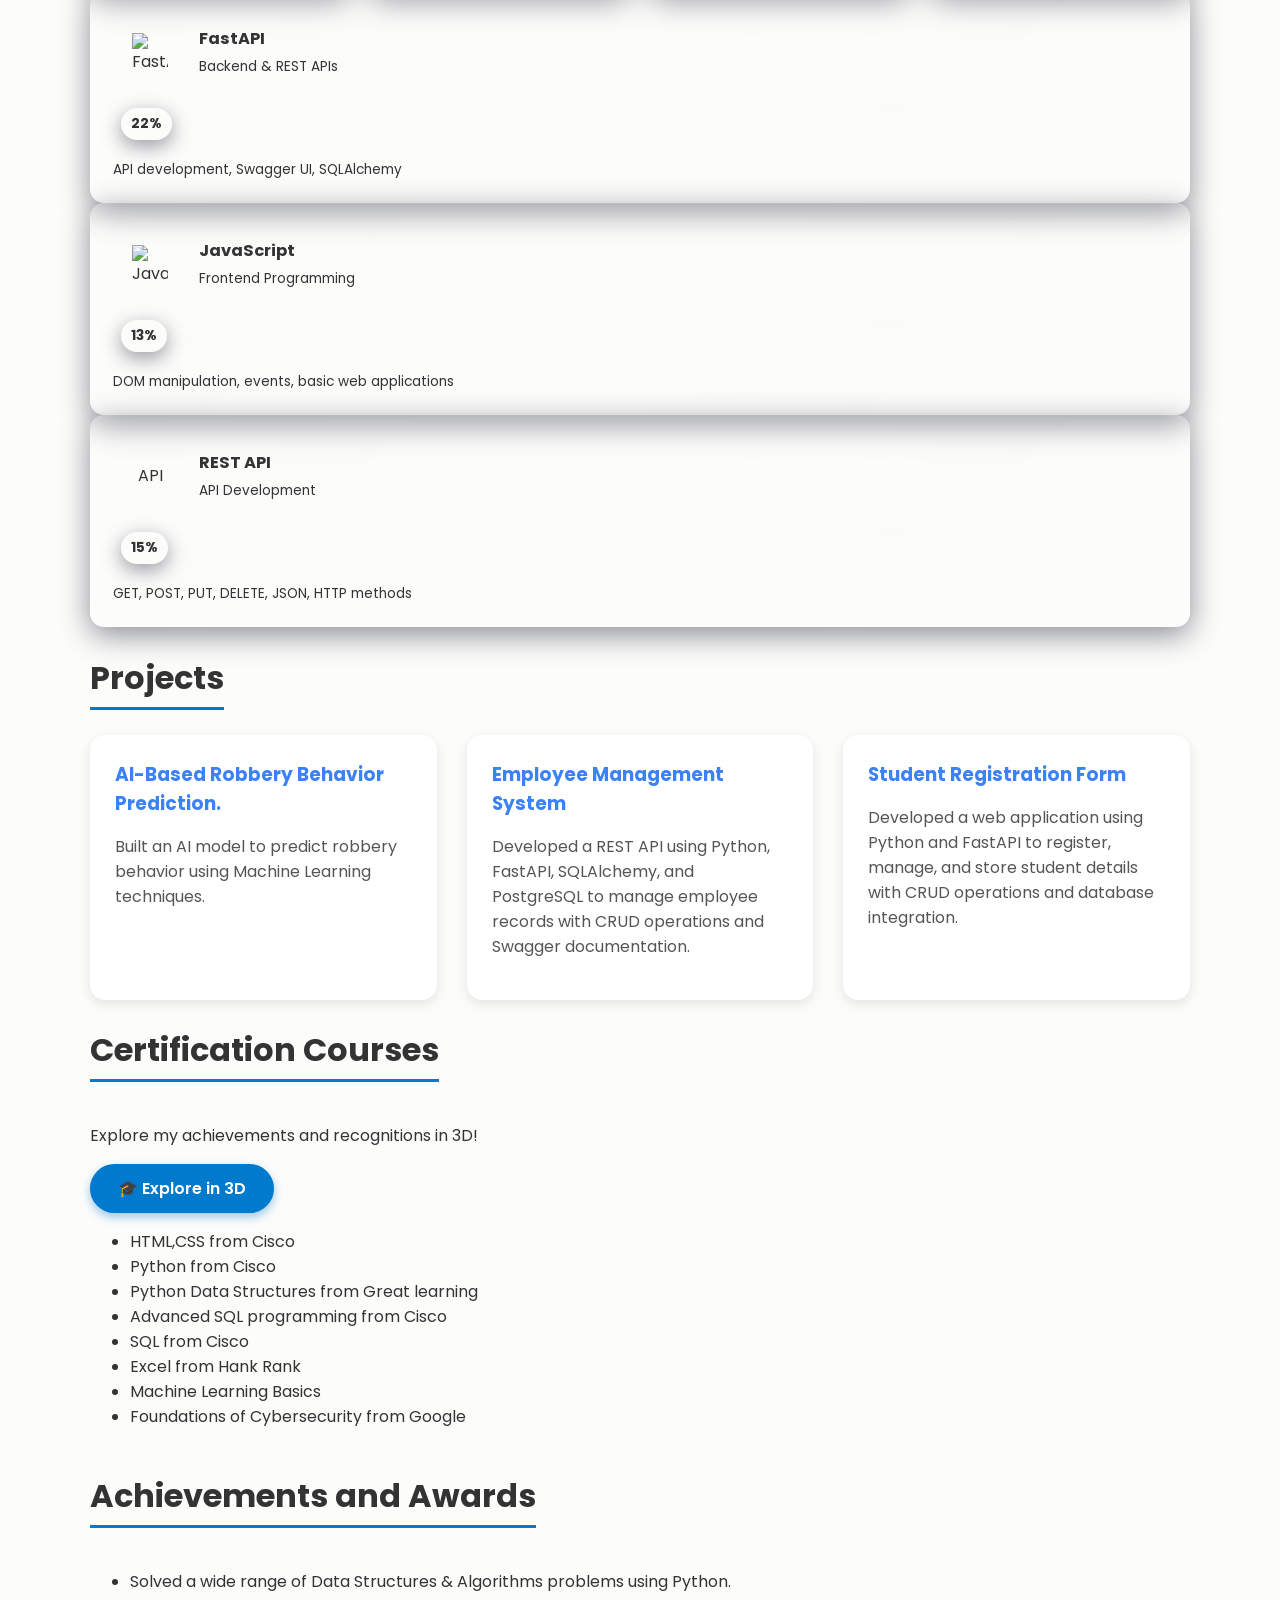
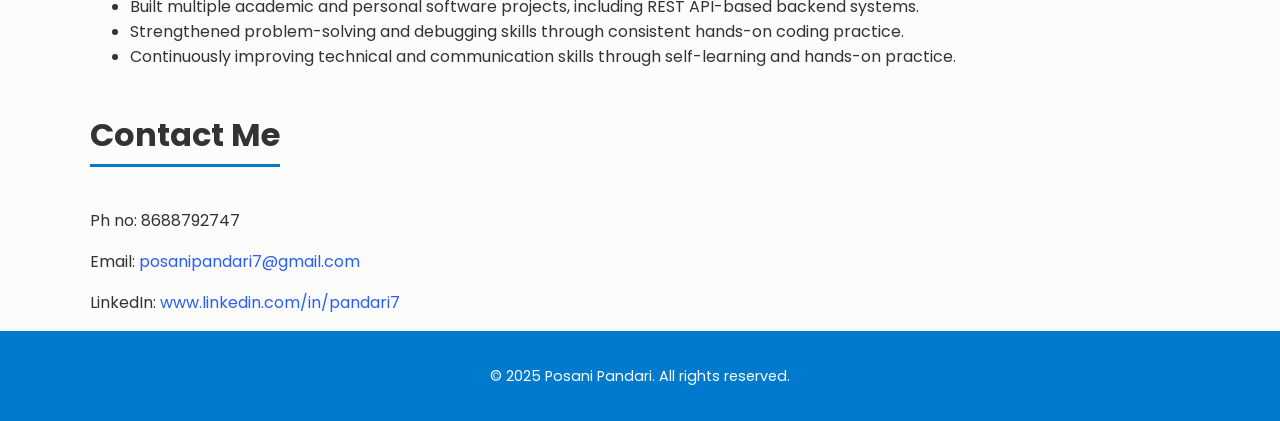
==== commit e3c85372: "Update index.html" ====
--- a/index.html
+++ b/index.html
@@ -156,8 +156,7 @@
 <!-- FastAPI -->
 <div class="skill-card glass" data-percent="80">
   <div class="skill-top">
-    <div class="skill-icon">
-      <img src="https://fastapi.tiangolo.com/img/icon-white.svg" alt="FastAPI">
+    <div class="skill-icon"><img src="https://fastapi.tiangolo.com/img/icon-white.svg" alt="FastAPI">
     </div>
     <div>
       <div class="skill-name">FastAPI</div>
@@ -178,8 +177,7 @@
 <!-- JavaScript -->
 <div class="skill-card glass" data-percent="75">
   <div class="skill-top">
-    <div class="skill-icon">
-      <img src="https://cdn-icons-png.flaticon.com/512/5968/5968292.png" alt="JavaScript">
+    <div class="skill-icon"><img src="https://cdn-icons-png.flaticon.com/512/5968/5968292.png" alt="JavaScript">
     </div>
     <div>
       <div class="skill-name">JavaScript</div>
--- a/profile.css
+++ b/profile.css
@@ -450,6 +450,7 @@
     .fill-js{ background: linear-gradient(90deg,#f7df1e,#f0c419); width:0; color:#111}
     .fill-python{ background: linear-gradient(90deg,#2b77b5,#306998); width:0 }
     .fill-mysql{ background: linear-gradient(90deg,#0ea5a4,#065f46); width:0 }
+    .fill-FastAPI{ background: linear-gradient(90deg,#0ea5a4,#065f46); width:0 }
 
     /* animated shimmering overlay */
     .skill-card::after{
@@ -487,4 +488,4 @@
       margin-bottom: 30px;
     }
   }
-  +  
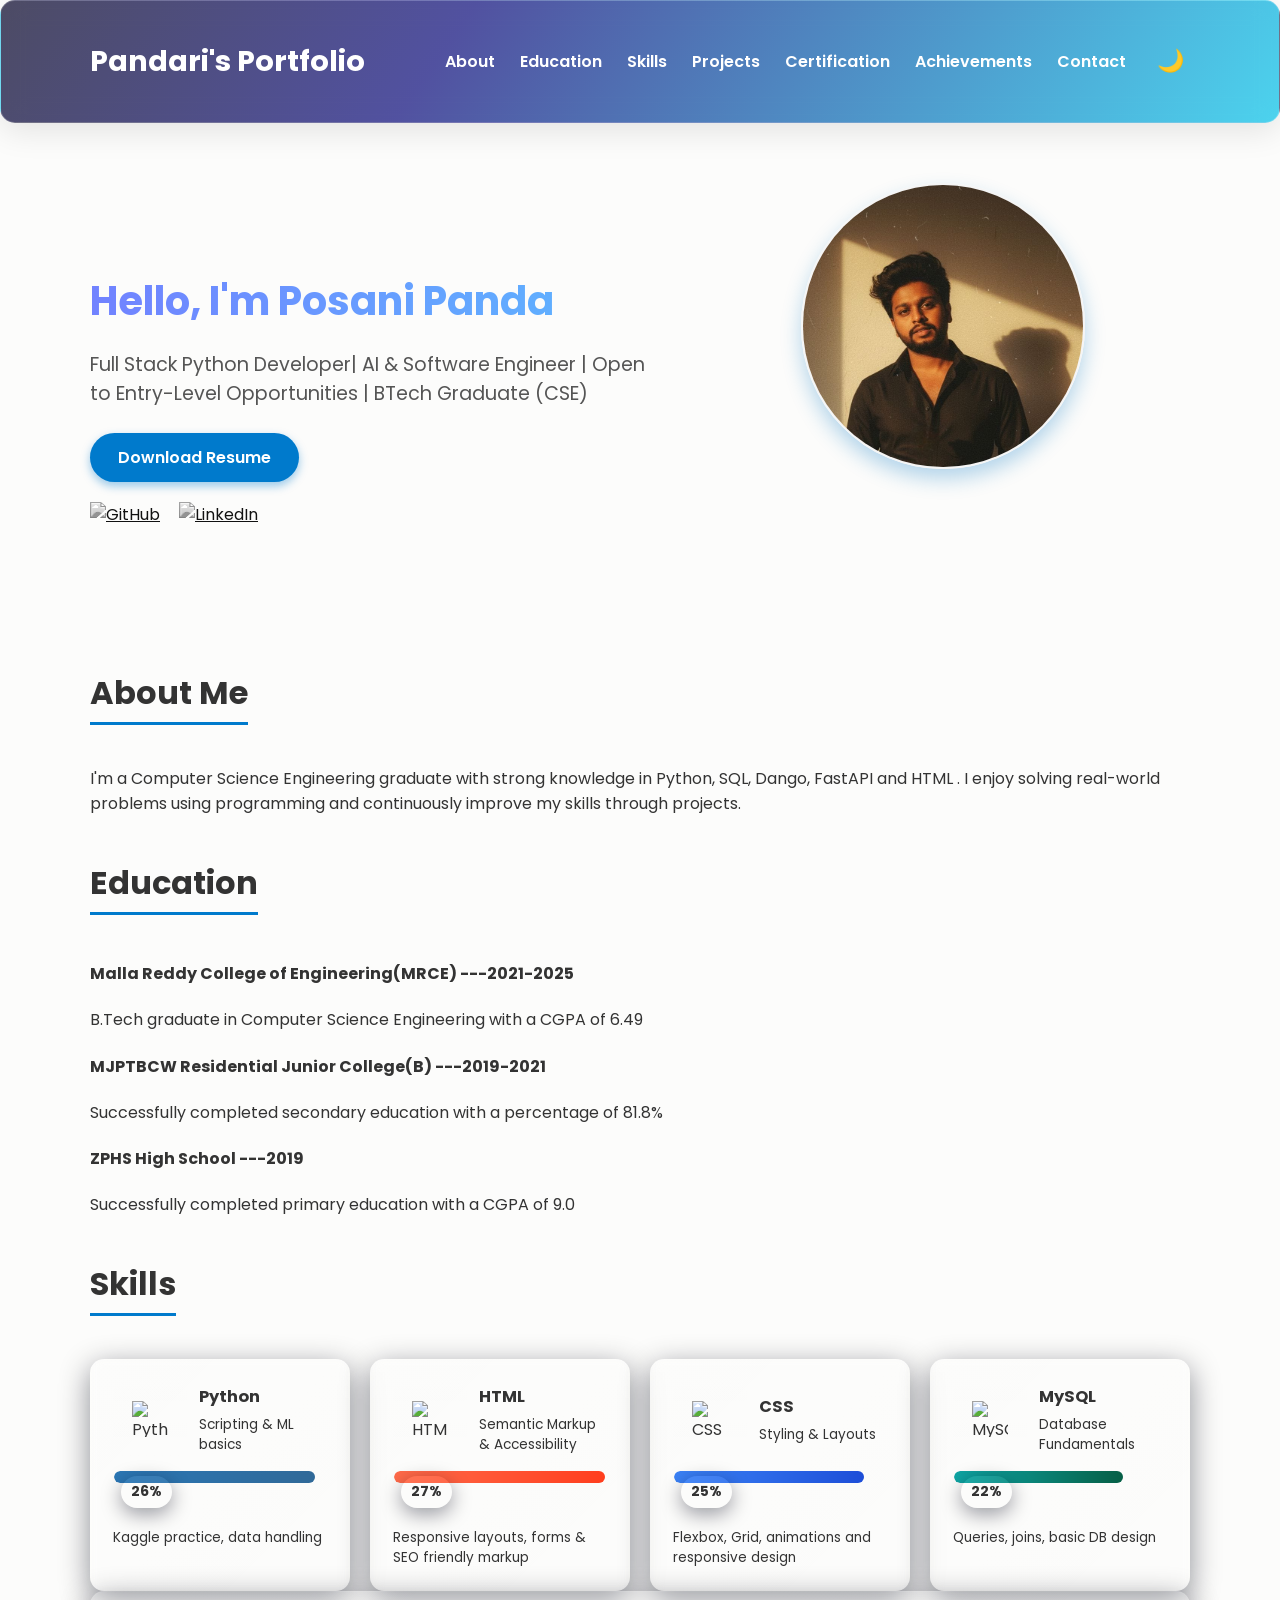
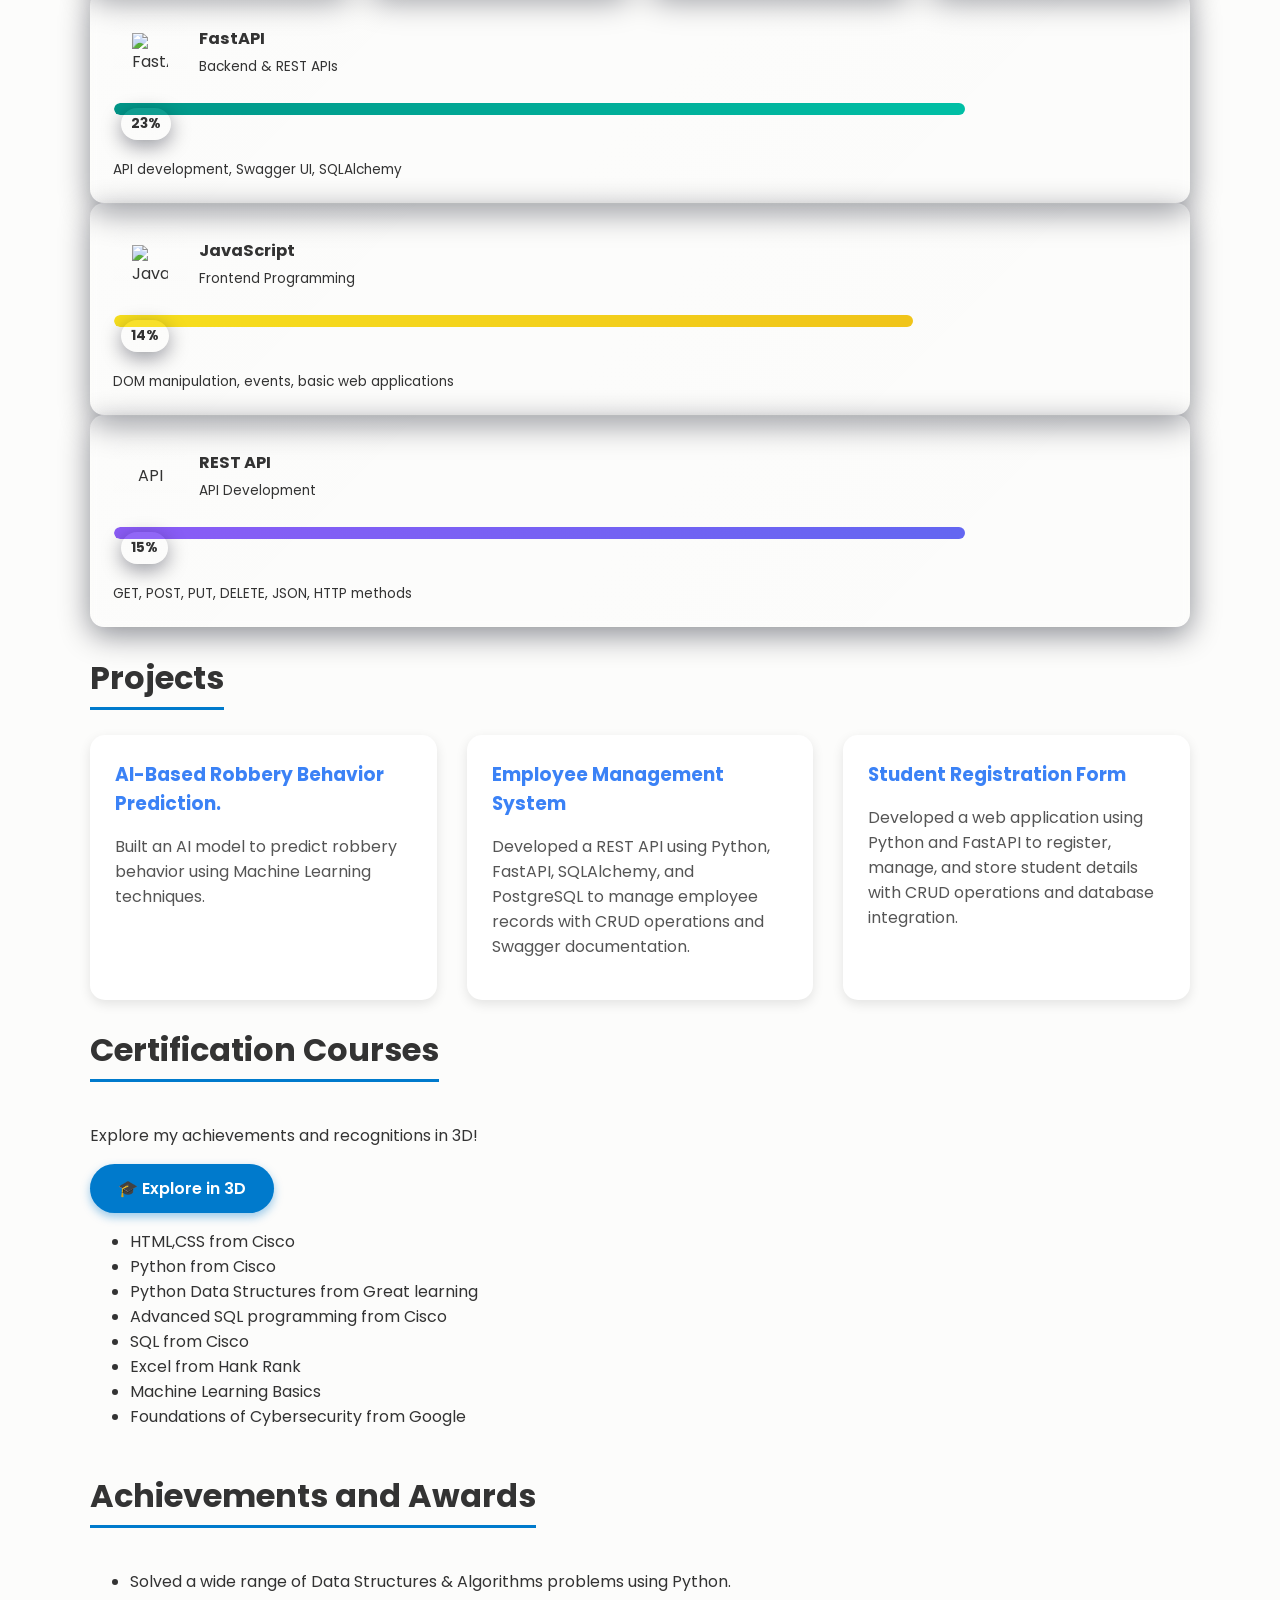
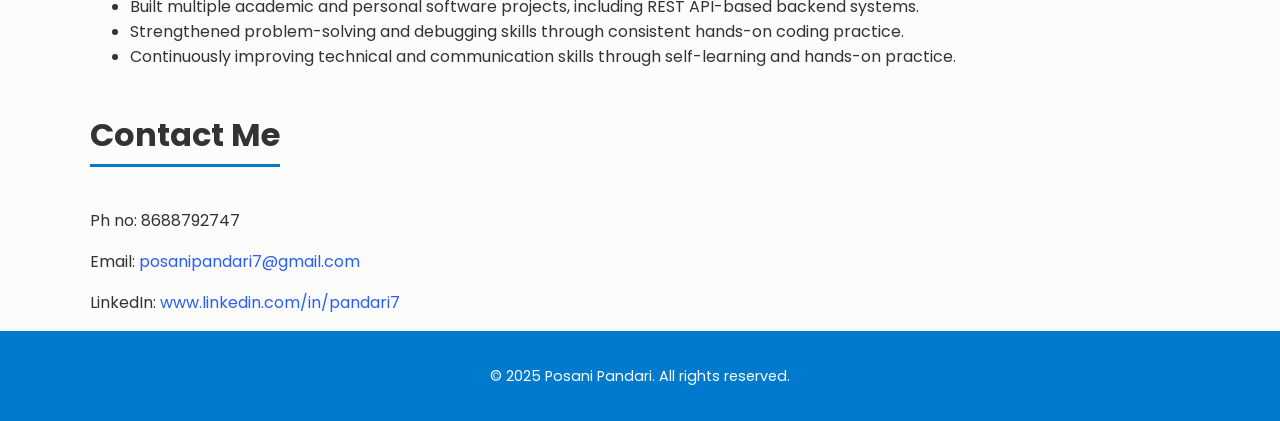
==== commit 8f43daea: "Update index.html" ====
--- a/index.html
+++ b/index.html
@@ -156,20 +156,17 @@
 <!-- FastAPI -->
 <div class="skill-card glass" data-percent="80">
   <div class="skill-top">
-    <div class="skill-icon"><img src="https://fastapi.tiangolo.com/img/icon-white.svg" alt="FastAPI">
-    </div>
+    <div class="skill-icon"><img src="https://fastapi.tiangolo.com/img/icon-white.svg" alt="FastAPI"></div>
     <div>
       <div class="skill-name">FastAPI</div>
       <div class="skill-sub">Backend & REST APIs</div>
     </div>
   </div>
-
   <div class="progress-wrap">
     <div class="progress-bar">
       <div class="progress-fill fill-fastapi" data-target="80"></div>
     </div>
   </div>
-
   <div class="skill-caption">API development, Swagger UI, SQLAlchemy</div>
 </div>
 
@@ -177,20 +174,17 @@
 <!-- JavaScript -->
 <div class="skill-card glass" data-percent="75">
   <div class="skill-top">
-    <div class="skill-icon"><img src="https://cdn-icons-png.flaticon.com/512/5968/5968292.png" alt="JavaScript">
-    </div>
+    <div class="skill-icon"><img src="https://cdn-icons-png.flaticon.com/512/5968/5968292.png" alt="JavaScript"></div>
     <div>
       <div class="skill-name">JavaScript</div>
       <div class="skill-sub">Frontend Programming</div>
     </div>
   </div>
-
   <div class="progress-wrap">
     <div class="progress-bar">
       <div class="progress-fill fill-javascript" data-target="75"></div>
     </div>
   </div>
-
   <div class="skill-caption">DOM manipulation, events, basic web applications</div>
 </div>
 
@@ -206,16 +200,15 @@
       <div class="skill-sub">API Development</div>
     </div>
   </div>
-
   <div class="progress-wrap">
     <div class="progress-bar">
       <div class="progress-fill fill-restapi" data-target="80"></div>
     </div>
   </div>
-
   <div class="skill-caption">GET, POST, PUT, DELETE, JSON, HTTP methods</div>
-</div>
-  </section>
+  
+  </div>
+</section>
 
 
 
--- a/profile.css
+++ b/profile.css
@@ -450,7 +450,9 @@
     .fill-js{ background: linear-gradient(90deg,#f7df1e,#f0c419); width:0; color:#111}
     .fill-python{ background: linear-gradient(90deg,#2b77b5,#306998); width:0 }
     .fill-mysql{ background: linear-gradient(90deg,#0ea5a4,#065f46); width:0 }
-    .fill-FastAPI{ background: linear-gradient(90deg,#0ea5a4,#065f46); width:0 }
+    .fill-fastapi {background: linear-gradient(90deg, #009688, #00bfa5);width:0 }
+    .fill-javascript {background: linear-gradient(90deg, #f7df1e, #f0c419);width:0 }
+    .fill-restapi {background: linear-gradient(90deg, #8b5cf6, #6366f1);width:0 }
 
     /* animated shimmering overlay */
     .skill-card::after{
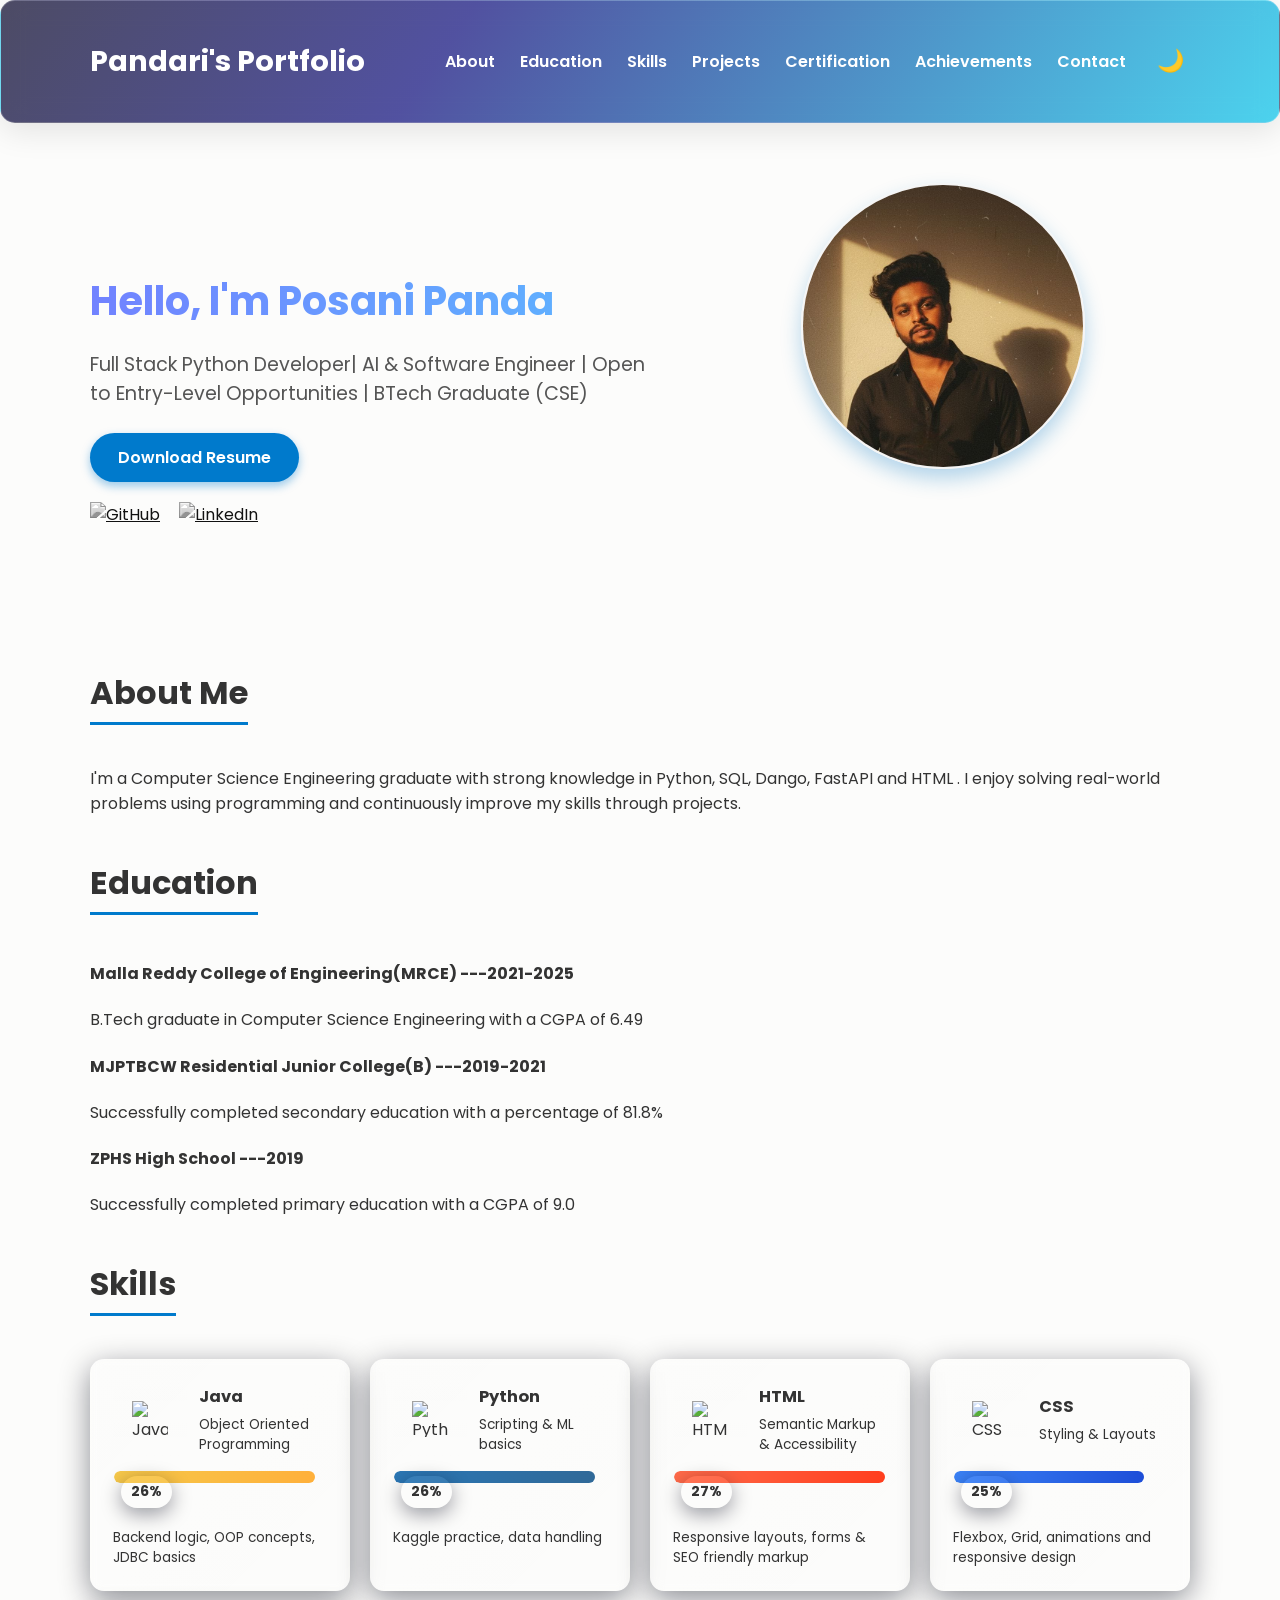
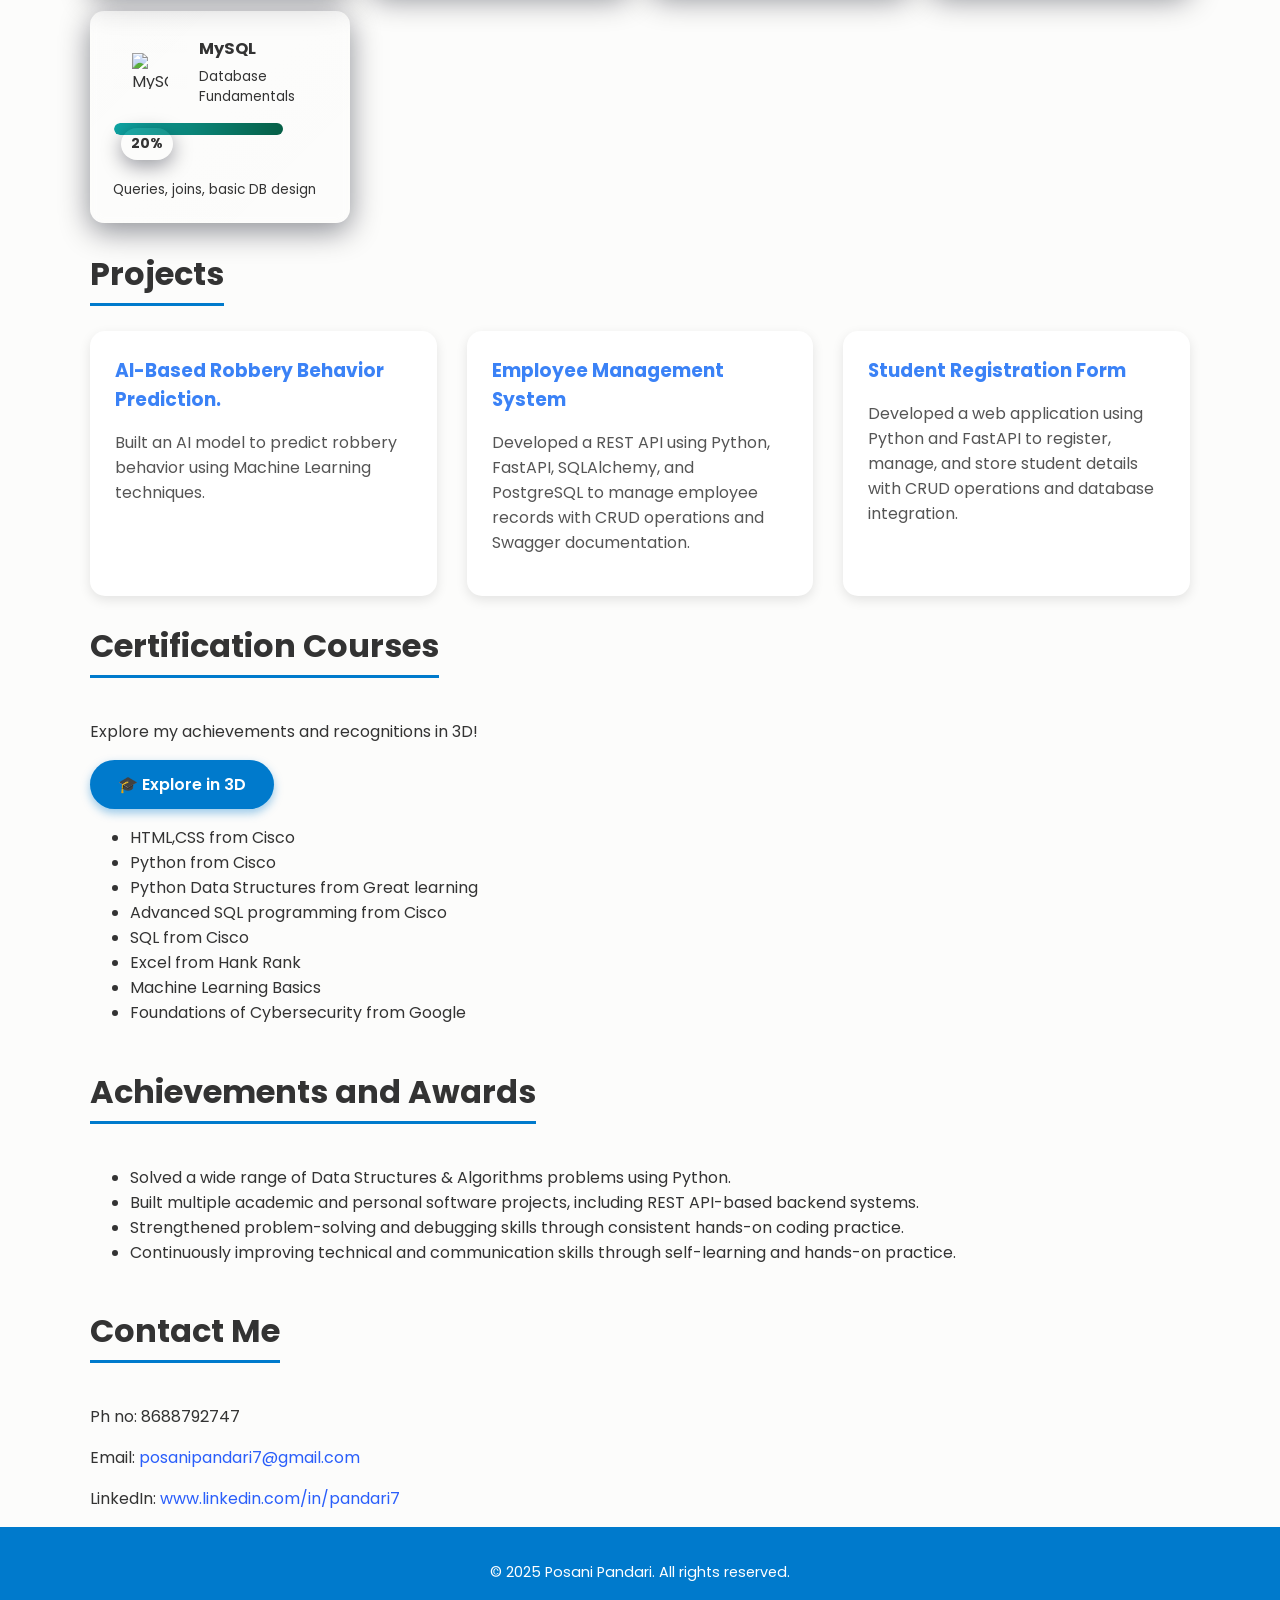
==== commit 88df01d8: "Update index.html" ====
--- a/index.html
+++ b/index.html
@@ -84,6 +84,22 @@
     <h2>Skills</h2>
 
     <div class="skills-grid">
+       <!-- Java -->
+      <div class="skill-card glass" data-percent="90">
+        <div class="skill-top">
+          <div class="skill-icon"><img src="https://cdn-icons-png.flaticon.com/512/226/226777.png" alt="Java"></div>
+          <div>
+            <div class="skill-name">Java</div>
+            <div class="skill-sub">Object Oriented Programming</div>
+          </div>
+        </div>
+        <div class="progress-wrap">
+          <div class="progress-bar">
+            <div class="progress-fill fill-java" data-target="90"></div>
+          </div>
+        </div>
+        <div class="skill-caption">Backend logic, OOP concepts, JDBC basics</div>
+      </div>
       <!-- PYTHON -->
        <div class="skill-card glass" data-percent="90">
         <div class="skill-top">
@@ -153,60 +169,7 @@
       </div>
 
     </div>
-<!-- FastAPI -->
-<div class="skill-card glass" data-percent="80">
-  <div class="skill-top">
-    <div class="skill-icon"><img src="https://fastapi.tiangolo.com/img/icon-white.svg" alt="FastAPI"></div>
-    <div>
-      <div class="skill-name">FastAPI</div>
-      <div class="skill-sub">Backend & REST APIs</div>
-    </div>
-  </div>
-  <div class="progress-wrap">
-    <div class="progress-bar">
-      <div class="progress-fill fill-fastapi" data-target="80"></div>
-    </div>
-  </div>
-  <div class="skill-caption">API development, Swagger UI, SQLAlchemy</div>
-</div>
-
-
-<!-- JavaScript -->
-<div class="skill-card glass" data-percent="75">
-  <div class="skill-top">
-    <div class="skill-icon"><img src="https://cdn-icons-png.flaticon.com/512/5968/5968292.png" alt="JavaScript"></div>
-    <div>
-      <div class="skill-name">JavaScript</div>
-      <div class="skill-sub">Frontend Programming</div>
-    </div>
-  </div>
-  <div class="progress-wrap">
-    <div class="progress-bar">
-      <div class="progress-fill fill-javascript" data-target="75"></div>
-    </div>
-  </div>
-  <div class="skill-caption">DOM manipulation, events, basic web applications</div>
-</div>
-
-
-<!-- REST API -->
-<div class="skill-card glass" data-percent="80">
-  <div class="skill-top">
-    <div class="skill-icon">
-      <div class="rest-api-icon">API</div>
-    </div>
-    <div>
-      <div class="skill-name">REST API</div>
-      <div class="skill-sub">API Development</div>
-    </div>
-  </div>
-  <div class="progress-wrap">
-    <div class="progress-bar">
-      <div class="progress-fill fill-restapi" data-target="80"></div>
-    </div>
-  </div>
-  <div class="skill-caption">GET, POST, PUT, DELETE, JSON, HTTP methods</div>
-  
+
   </div>
 </section>
 
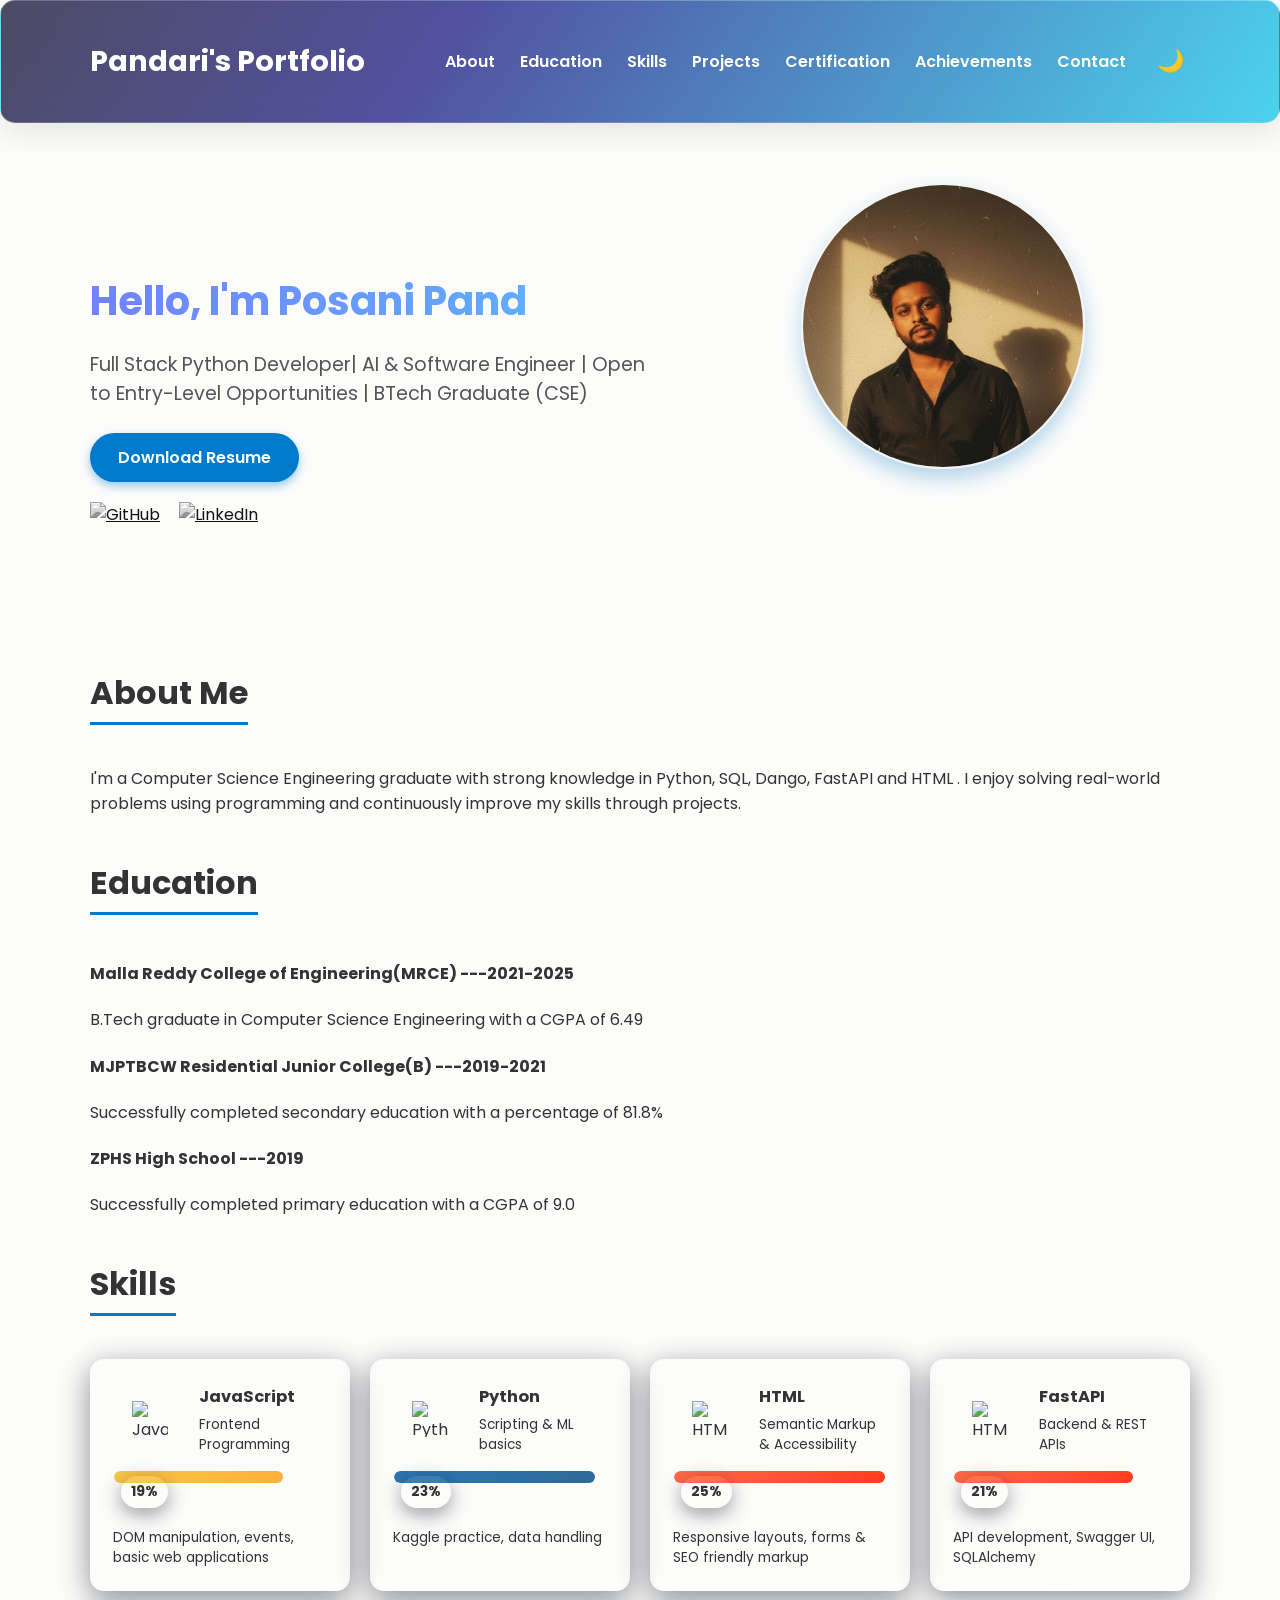
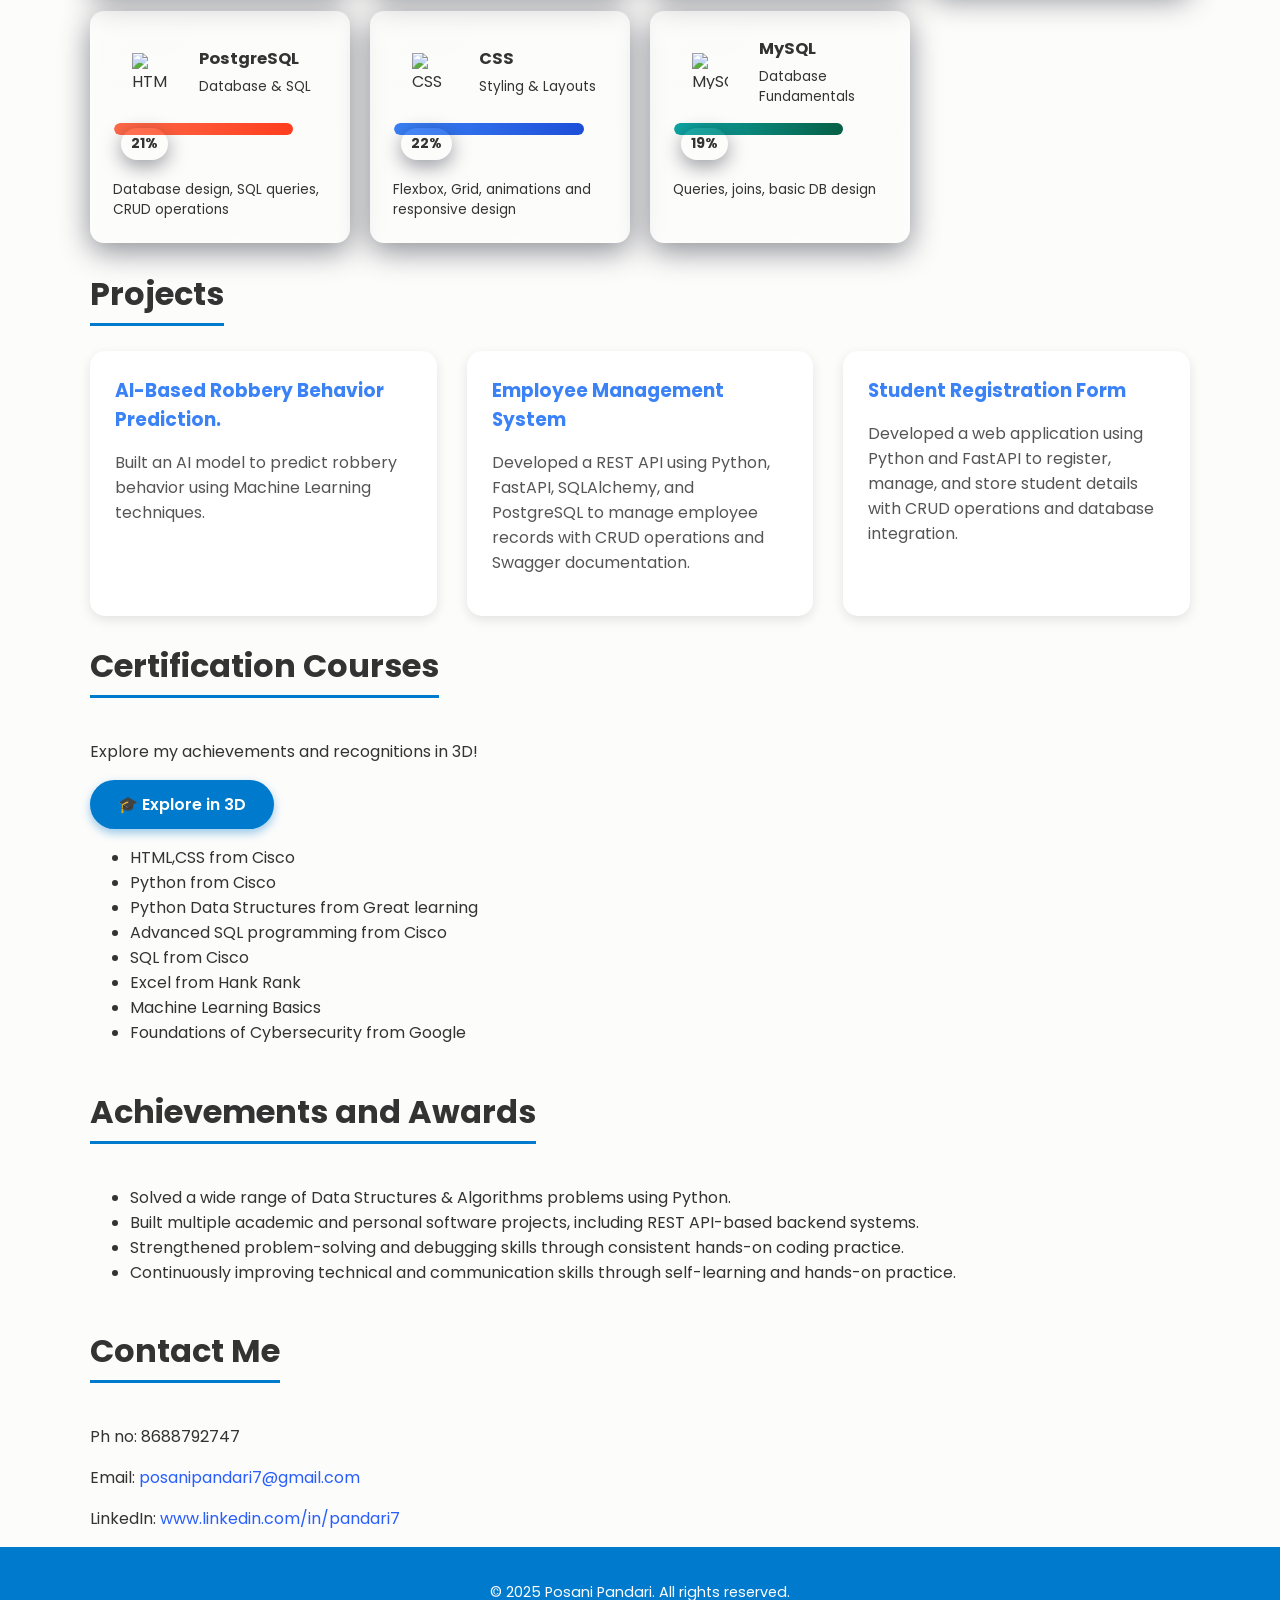
==== commit 04be90c1: "Update index.html" ====
--- a/index.html
+++ b/index.html
@@ -84,21 +84,21 @@
     <h2>Skills</h2>
 
     <div class="skills-grid">
-       <!-- Java -->
-      <div class="skill-card glass" data-percent="90">
+       <!-- JavaScript -->
+      <div class="skill-card glass" data-percent="75">
         <div class="skill-top">
           <div class="skill-icon"><img src="https://cdn-icons-png.flaticon.com/512/226/226777.png" alt="Java"></div>
           <div>
-            <div class="skill-name">Java</div>
-            <div class="skill-sub">Object Oriented Programming</div>
-          </div>
-        </div>
-        <div class="progress-wrap">
-          <div class="progress-bar">
-            <div class="progress-fill fill-java" data-target="90"></div>
-          </div>
-        </div>
-        <div class="skill-caption">Backend logic, OOP concepts, JDBC basics</div>
+            <div class="skill-name">JavaScript</div>
+            <div class="skill-sub">Frontend Programming</div>
+          </div>
+        </div>
+        <div class="progress-wrap">
+          <div class="progress-bar">
+            <div class="progress-fill fill-java" data-target="75"></div>
+          </div>
+        </div>
+        <div class="skill-caption">DOM manipulation, events, basic web applications</div>
       </div>
       <!-- PYTHON -->
        <div class="skill-card glass" data-percent="90">
@@ -134,6 +134,41 @@
         <div class="skill-caption">Responsive layouts, forms & SEO friendly markup</div>
       </div>
 
+        <!-- FastAPI -->
+      <div class="skill-card glass" data-percent="80">
+        <div class="skill-top">
+          <div class="skill-icon"><img src="https://cdn-icons-png.flaticon.com/512/732/732212.png" alt="HTML"></div>
+          <div>
+            <div class="skill-name">FastAPI</div>
+            <div class="skill-sub">Backend & REST APIs</div>
+          </div>
+        </div>
+        <div class="progress-wrap">
+          <div class="progress-bar">
+            <div class="progress-fill fill-html" data-target="80"></div>
+          </div>
+        </div>
+        <div class="skill-caption">API development, Swagger UI, SQLAlchemy</div>
+      </div>
+
+         <!-- PostgreSQL -->
+      <div class="skill-card glass" data-percent="80">
+        <div class="skill-top">
+          <div class="skill-icon"><img src="https://cdn-icons-png.flaticon.com/512/732/732212.png" alt="HTML"></div>
+          <div>
+            <div class="skill-name">PostgreSQL</div>
+            <div class="skill-sub">Database & SQL</div>
+          </div>
+        </div>
+        <div class="progress-wrap">
+          <div class="progress-bar">
+            <div class="progress-fill fill-html" data-target="80"></div>
+          </div>
+        </div>
+        <div class="skill-caption">Database design, SQL queries, CRUD operations</div>
+      </div>
+
+      
       <!-- CSS -->
       <div class="skill-card glass" data-percent="85">
         <div class="skill-top">
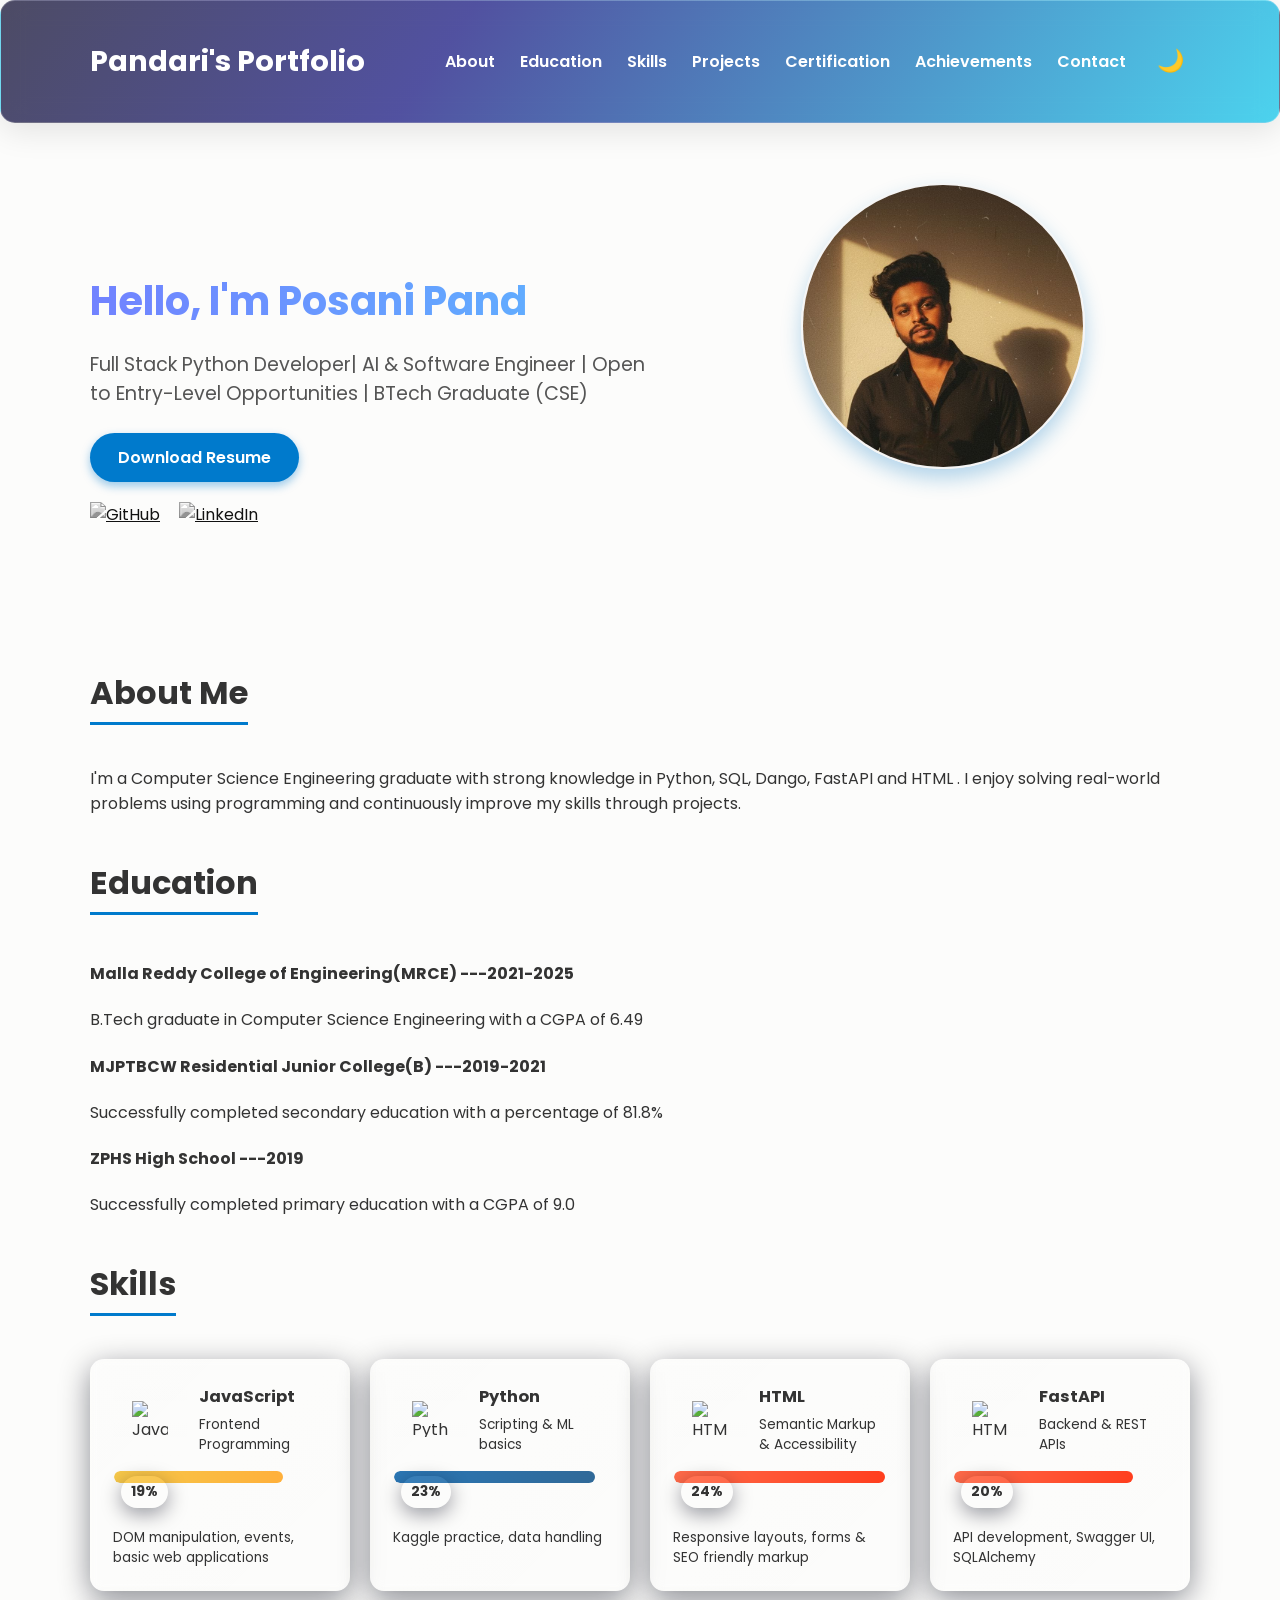
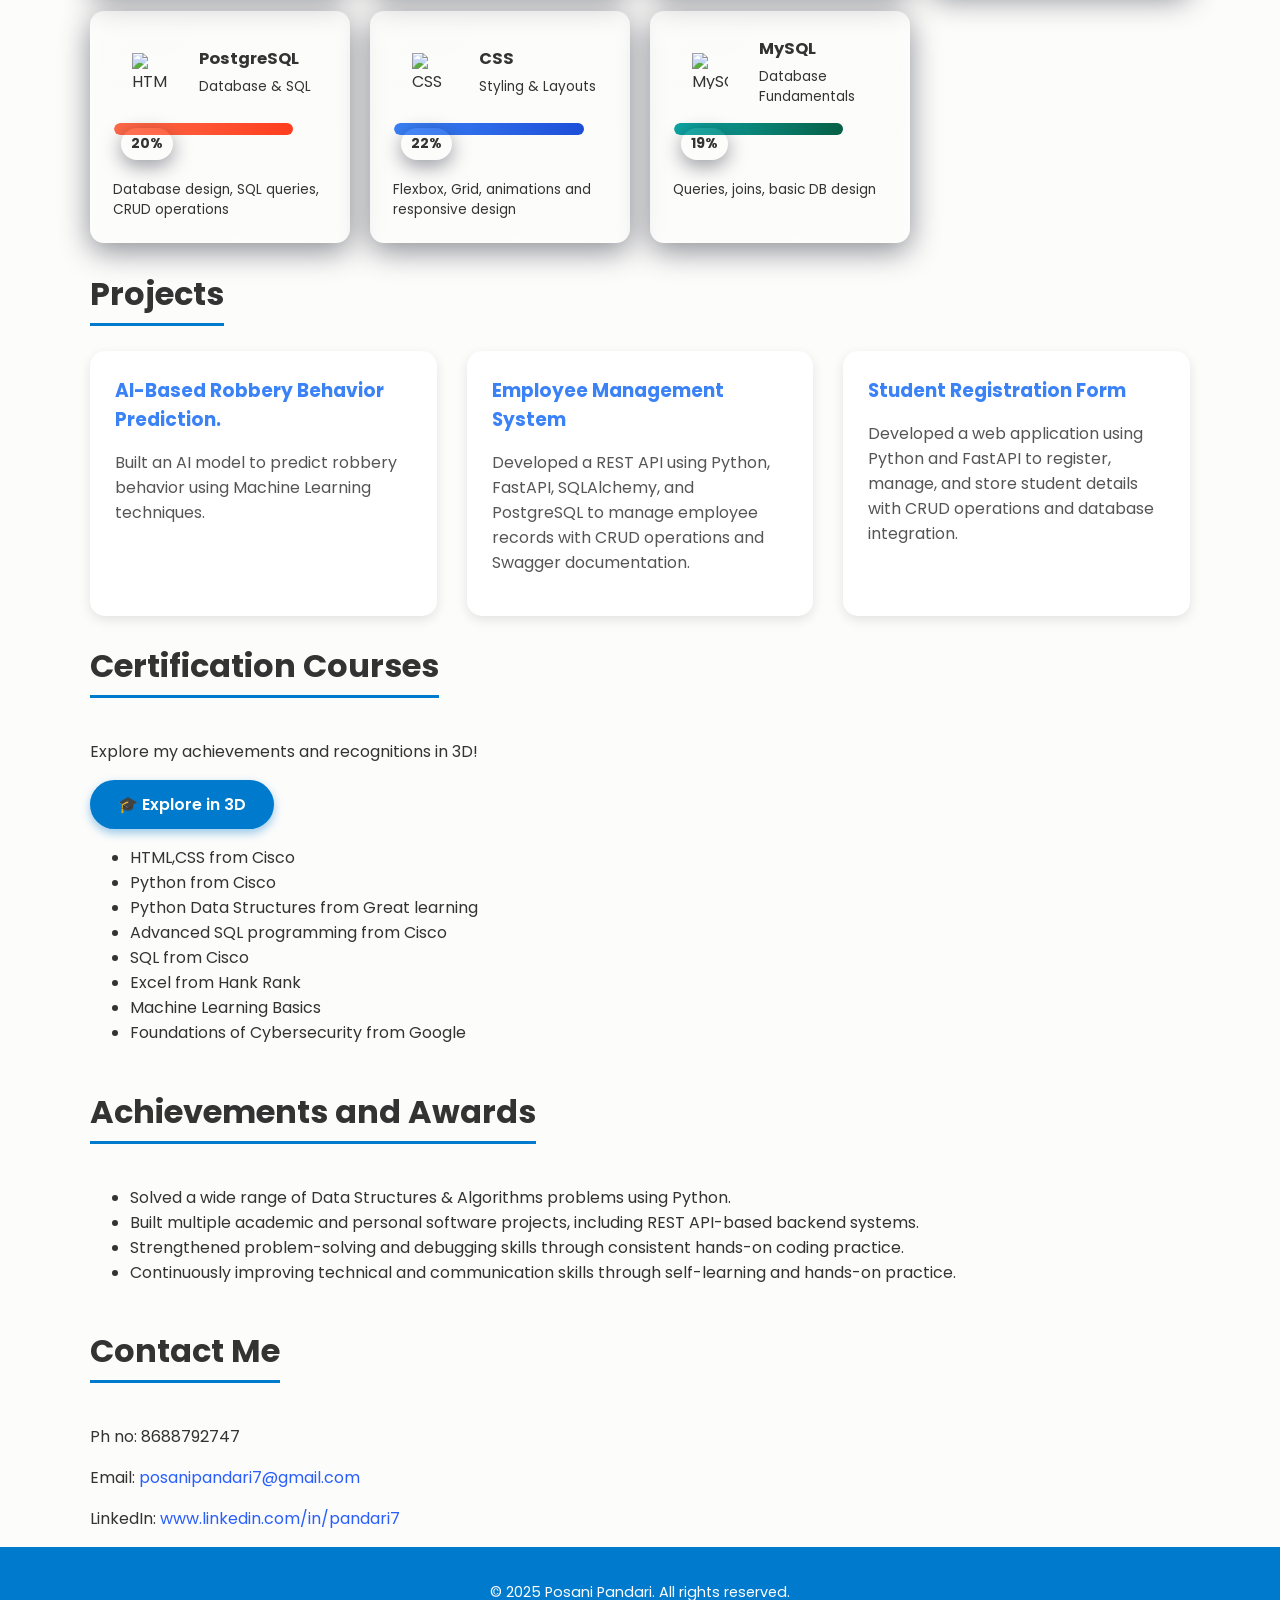
==== commit 3c3c4b41: "Update index.html" ====
--- a/index.html
+++ b/index.html
@@ -47,7 +47,7 @@
     <div class="hero-text">
       <h2>Hello, I'm <span id="typed"></span></h2>
       <p> Full Stack Python Developer| AI & Software Engineer | Open to Entry-Level Opportunities | BTech Graduate (CSE)</p>
-      <a href="Pandari.pdf" download class="btn">Download Resume</a>
+      <a href="Pandari7.pdf" download class="btn">Download Resume</a>
       <div class="social-icons">
         <a href="https://github.com/posanipandari" target="_blank" aria-label="GitHub"><img src="https://cdn-icons-png.flaticon.com/512/25/25231.png" alt="GitHub" /></a>
         <a href="https://linkedin.com/in/posani-pandari-b4b7b6330/" target="_blank" aria-label="LinkedIn"><img src="https://cdn-icons-png.flaticon.com/512/174/174857.png" alt="LinkedIn" /></a>
